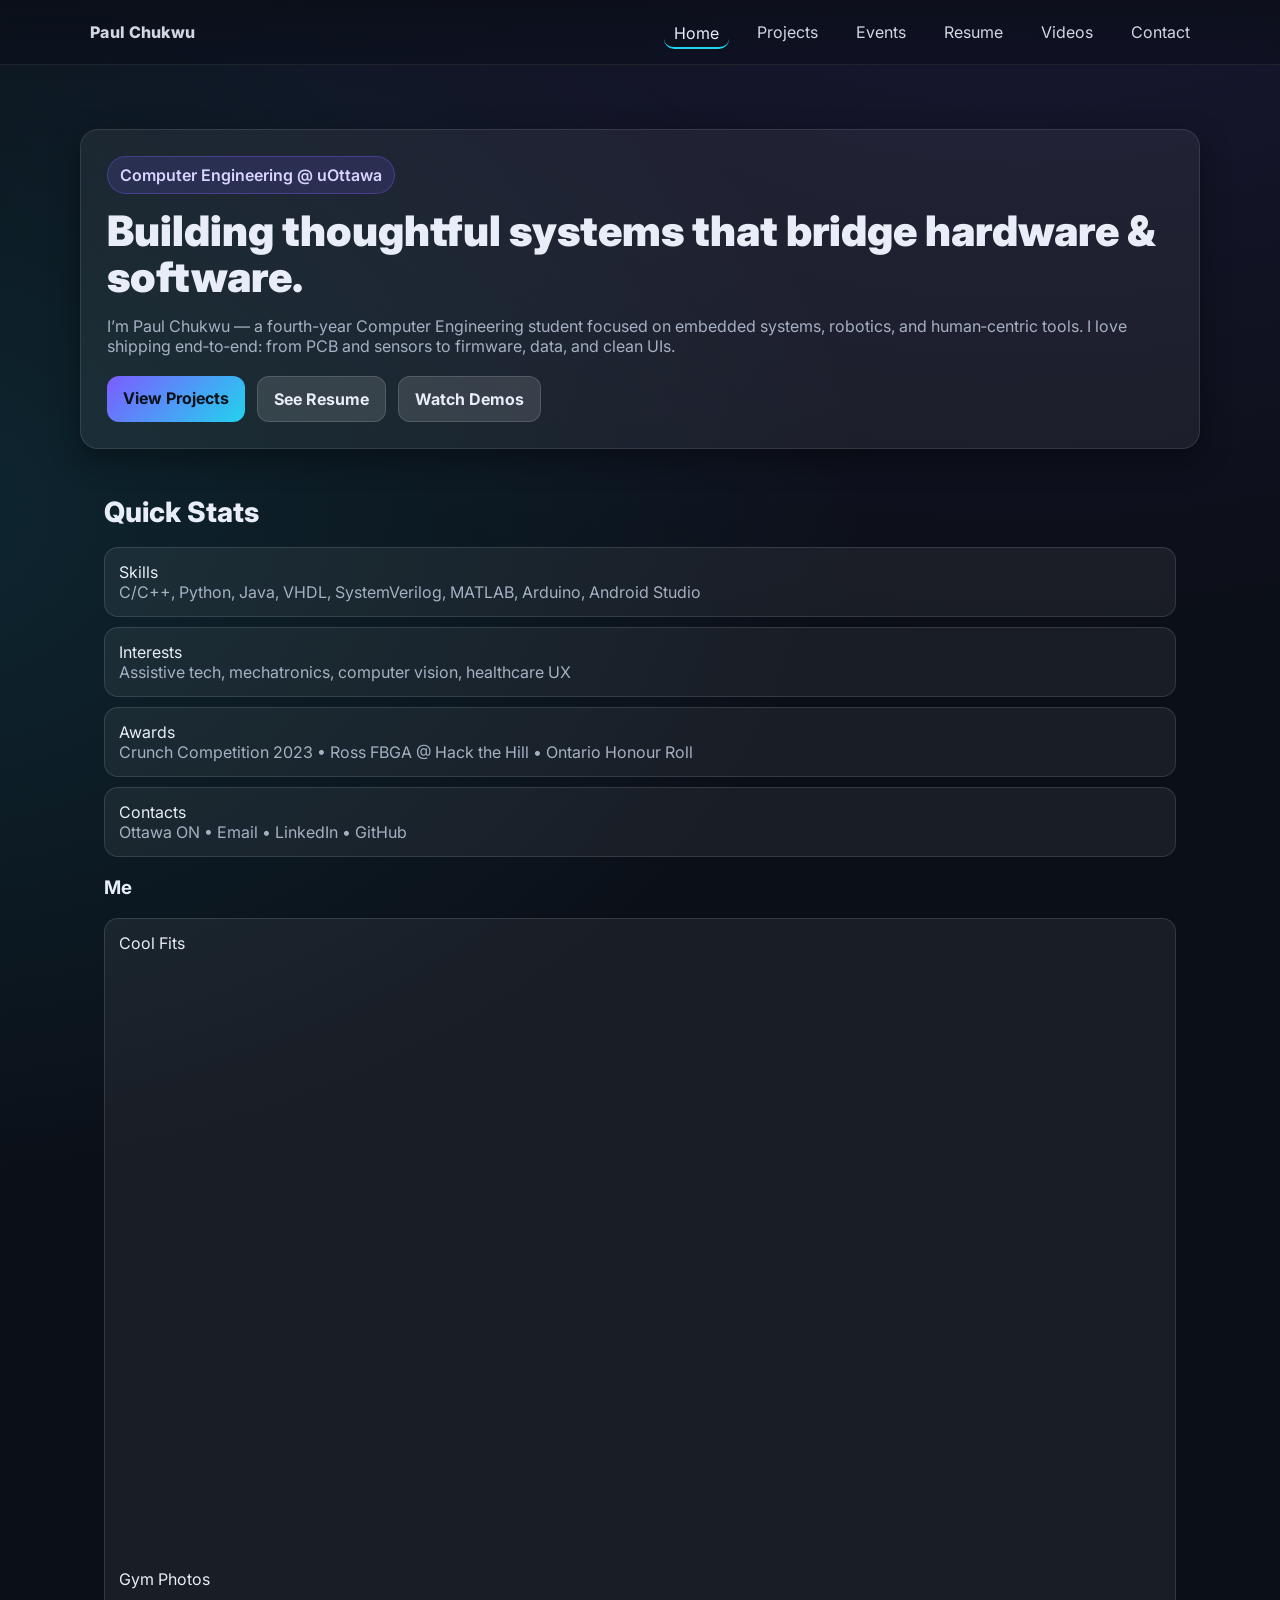
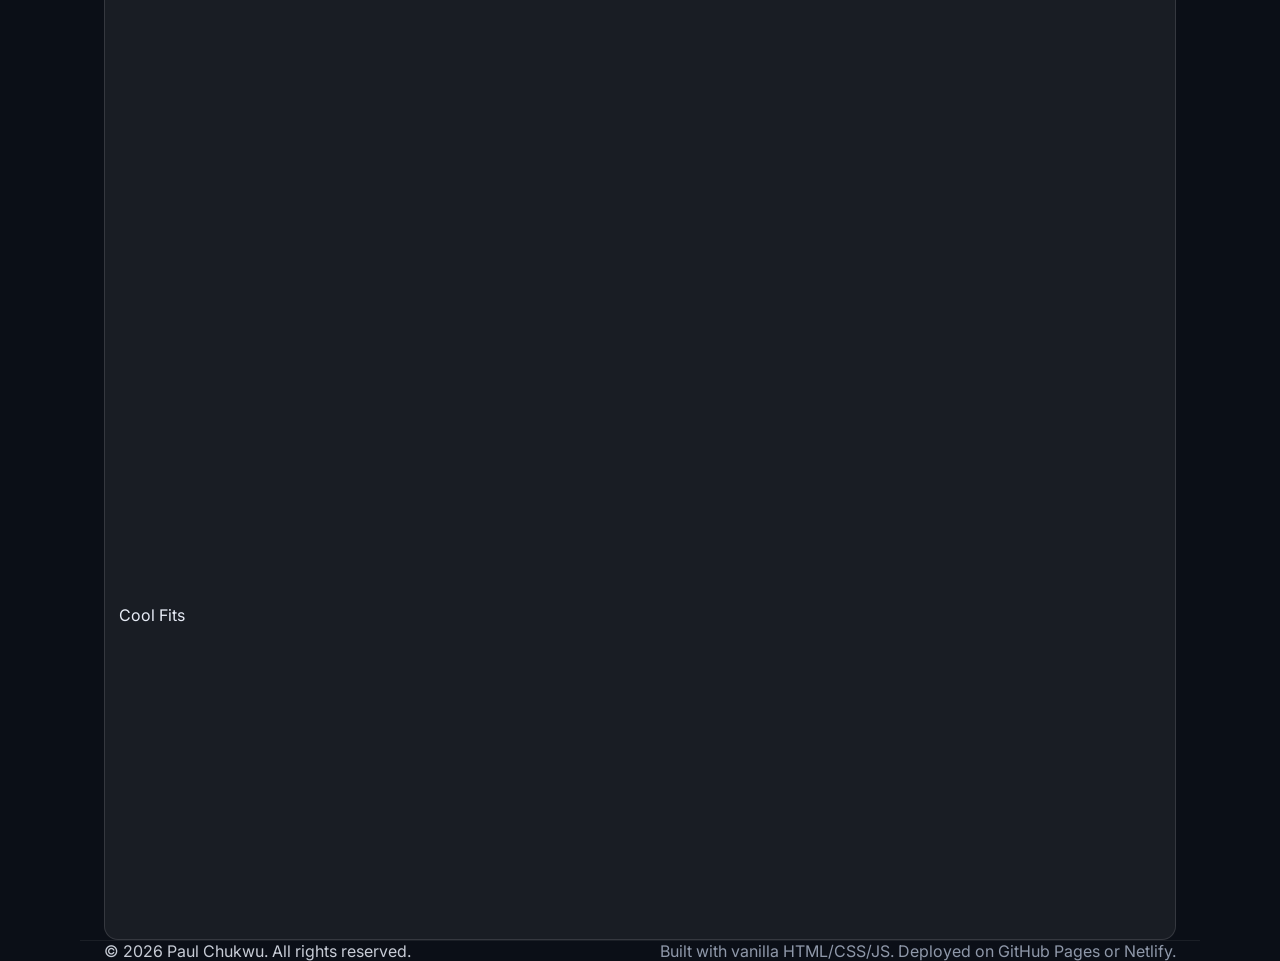
==== index.html @ cbbdbb0c "Add files via upload" ====
<!DOCTYPE html>
<html lang="en">
<head>
  <meta charset="utf-8" />
  <meta name="viewport" content="width=device-width, initial-scale=1" 
/>
  <title>Paul Chukwu — Home</title>
  <meta name="description" content="Portfolio, projects, events, resume, and videos for Paul Chukwu." />
  <link rel="preconnect" href="https://fonts.googleapis.com">
  <link rel="preconnect" href="https://fonts.gstatic.com" crossorigin>
  <link href="https://fonts.googleapis.com/css2?family=Inter:wght@300;400;500;600;700;800;900&display=swap" rel="stylesheet">
  <link rel="stylesheet" href="styles.css">
</head>
<body>
  <nav class="nav">
    <div class="container nav-inner">
<a class="brand" href="index.html" aria-label="Paul Chukwu — Home">
  <img class="logo" src="assets/Logo/PaulsLogo.png" alt="" />
  <span>Paul Chukwu</span>
</a>
      <div class="nav-links">
        <a href="index.html" data-tab="home">Home</a>
        <a href="projects.html" data-tab="projects">Projects</a>
        <a href="events.html" data-tab="events">Events</a>
        <a href="resume.html" data-tab="resume">Resume</a>
        <a href="videos.html" data-tab="videos">Videos</a>
        <a class="cta" href="mailto:paul.chukwu@example.com">Contact</a>
      </div>
    </div>
  </nav>

<header class="hero container">
  <div class="card"><div class="card-inner">
    <span class="pill">Computer Engineering @ uOttawa</span>
    <h1 class="big-title">Building thoughtful systems that bridge hardware & software.</h1>
    <p class="muted">I’m Paul Chukwu — a fourth-year Computer Engineering student focused on embedded systems, robotics, and human‑centric tools. I love shipping end‑to‑end: from PCB and sensors to firmware, data, and clean UIs.</p>
    <div style="display:flex;gap:12px;flex-wrap:wrap;margin-top:20px">
      <a class="btn primary" href="projects.html">View Projects</a>
      <a class="btn" href="resume.html">See Resume</a>
      <a class="btn" href="videos.html">Watch Demos</a>
    </div>
  </div></div>
</header>
<section class="container">
  <h2 class="section-title">Quick Stats</h2>
  <div class="resume-list">
    <div class="resume-item">
      <div class="title" style="font-weight:800"></div>
        <a class="title" href="Skills.html">Skills</a>
      <div class="muted">
        <a class="title" href="Skills.html">C/C++, Python, Java, VHDL, SystemVerilog, MATLAB, Arduino, Android Studio</a> </div>
    </div>
    <div class="resume-item">
      <div class="title" style="font-weight:800"></div>
     <a class="title" href="Skills.html">Interests</a>
      <div class="muted">
        <a class="title" href="Skills.html">Assistive tech, mechatronics, computer vision, healthcare UX</a> </div>
    </div>
    <div class="resume-item">  
     <div class="title" style="font-weight:800"></div>
      <a class="title" href="Skills.html">Awards</a>
      <div class="muted">
        <a class="title" href="Skills.html">Crunch Competition 2023 • Ross FBGA @ Hack the Hill • Ontario Honour Roll</a> </div>
    </div>
    <div class="resume-item">
      <div class="title" style="font-weight:800"></div>
      <a class="title" href="Skills.html">Contacts</a>
      <div class="muted">
        <a class = "title" href="Skills.html">Ottawa ON •</a>  <a href="mailto:paul.chukwu.official@gmail.com">Email</a> • <a href="https://www.linkedin.com/in/paul-chukwu-a49b9a227/" target="_blank" rel="noopener">LinkedIn</a> • <a href="https://github.com/skubzy" target="_blank" rel="noopener">GitHub</a></div></div>
  </div>
</section>
<section class =" container">
  <h3 class="=section-title">Me</h3>

<div class="resume-item">
  <a class="title">Cool Fits</a>
<div class="gym-Container"> 
    <div class="title" style="font-weight:800"></div>
     <img class="gymPhotos" src="assets/Game/ProjectGame1.jpg" alt="" sizes="1px"/>
     <img class="gymPhotos" src="assets/Game/ProjectGame2.jpg" alt="" />
     <img class="gymPhotos" src="assets/Game/ProjectGame3.jpg" alt="" />
     <img class="gymPhotos" src="assets/Game/ProjectGame5.jpg" alt="" />
   
  </div>
  <a class="title">Gym Photos</a>
  <div class="gym-Container"> 
    <div class="title" style="font-weight:800"></div>
     <img class="gymPhotos" src="assets/Gym/Me1.jpg" alt="" sizes="1px"/>
     <img class="gymPhotos" src="assets/Fits/Me2.jpg" alt="" />
     <img class="gymPhotos" src="assets/Gym/Gym5.jpg" alt="" />
     <img class="gymPhotos" src="assets/Gym/Gym9.jpg" alt="" />
     <img class="gymPhotos" src="assets/Gym/Gym7.jpg" alt="" />

  </div>
    <a class="title">Cool Fits</a>
<div class="gym-Container"> 
    <div class="title" style="font-weight:800"></div>
     <img class="gymPhotos" src="assets/Fits/Me3.jpg" alt="" sizes="1px"/>
     <img class="gymPhotos" src="assets/Fits/Me4.jpg" alt="" />
     <img class="gymPhotos" src="assets/Fits/Me5.jpg" alt="" />
   
  </div>
</div>
</section>

  <footer class="container">
    <div style="display:flex;justify-content:space-between;gap:12px;flex-wrap:wrap">
      <div>© <span id="year"></span> Paul Chukwu. All rights reserved.</div>
      <div class="muted">Built with vanilla HTML/CSS/JS. Deployed on GitHub Pages or Netlify.</div>
    </div>
  </footer>
  <script src="script.js"></script>
</body>
</html>
---- styles.css ----
:root{
  --bg:#0b0f17; --panel:rgba(255,255,255,.06); --panel-strong:rgba(255,255,255,.12);
  --text:#e8edf7; --muted:#a6b0c3; --brand:#7c5cff; --brand2:#22d3ee;
  --radius:18px; --blur:10px; --shadow:0 10px 30px rgba(0,0,0,.4);
}
*{box-sizing:border-box}
body{
  margin:0;
  font-family:Inter,system-ui,-apple-system,Segoe UI,Roboto,Arial,Helvetica,sans-serif;
  color:var(--text);
  background:
    radial-gradient(1200px 900px at 80% -10%, rgba(124,92,255,.14), transparent),
    radial-gradient(1000px 700px at -10% 20%, rgba(34,211,238,.12), transparent),
    var(--bg);
}
.container{max-width:1120px;margin-inline:auto;padding:0 24px}
a{color:inherit;text-decoration:none}

/* NAV */
.nav{
  position:sticky;top:0;z-index:40;
  backdrop-filter:saturate(140%) blur(var(--blur));
  background:linear-gradient(180deg, rgba(11,15,23,.85), rgba(11,15,23,.55));
  border-bottom:1px solid rgba(255,255,255,.08);
}
.nav-inner{display:flex;align-items:center;justify-content:space-between;padding:14px 0}
.brand{display:flex;gap:12px;align-items:center;font-weight:800;letter-spacing:.3px}
.logo{
  width:36px;height:36px;border-radius:12px;
  background:linear-gradient(135deg,var(--brand),var(--brand2));
  box-shadow:inset 0 0 20px rgba(255,255,255,.18),0 6px 16px rgba(124,92,255,.35)
}
.nav-links{display:flex;gap:18px;align-items:center}
.nav a{opacity:.9}
.nav a.active{
  opacity:1;
  border-bottom:2px solid var(--brand2);
  padding-bottom:4px;
}

/* Nav tabs hover highlight + focus */
.nav-links a{
  padding:8px 10px;
  border-radius:10px;
  transition:background .18s ease, color .18s ease, transform .18s ease;
}
.nav-links a:hover,
.nav-links a:focus-visible{
  background:rgba(255,255,255,.10);
}

/* LAYOUT */
.hero{padding:64px 0 40px}
.card{
  background:var(--panel);
  border:1px solid rgba(255,255,255,.10);
  border-radius:var(--radius);
  box-shadow:var(--shadow);
  overflow:hidden
}
.card-inner{padding:26px}
.pill{
  display:inline-flex;gap:8px;align-items:center;padding:8px 12px;border-radius:999px;
  background:rgba(124,92,255,.15);border:1px solid rgba(124,92,255,.35);font-weight:600;color:#d9d3ff
}
.big-title{font-size:42px;line-height:1.1;margin:14px 0 10px;font-weight:900}
.muted{color:var(--muted)}
section{scroll-margin-top:80px;padding:30px 0}
.section-title{font-size:28px;margin:6px 0 18px;font-weight:800}
.grid{display:grid;gap:18px}

/* BUTTONS (with hover effects) */
.btn{
  padding:12px 16px;
  border-radius:12px;
  border:1px solid rgba(255,255,255,.14);
  background:var(--panel-strong);
  font-weight:700;
  transition:
    transform .18s ease,
    box-shadow .18s ease,
    backgroun .18s ease,
    border-color .18s ease,
    filter .18s ease;
}
.btn.primary{
  background:linear-gradient(135deg,var(--brand),var(--brand2));
  color:#081018;border:none
}
.btn:hover,
.btn:focus-visible{
  transform:translateY(-2px);
  box-shadow:0 12px 28px rgba(124,92,255,.30);
  border-color:rgba(255,255,255,.25);
}
.btn:not(.primary):hover,
.btn:not(.primary):focus-visible{
  background:rgba(255,255,255,.16);
}
.btn.primary:hover,
.btn.primary:focus-visible{
  filter:saturate(1.12) brightness(1.06);
  box-shadow:0 16px 34px rgba(124,92,255,.38);
}
/* Keyboard focus ring for buttons & tabs */
.btn:focus-visible,
.nav-links a:focus-visible{
  outline:2px solid var(--brand2);
  outline-offset:2px;
}

/* Optional: group hover for button strips */
.btn-strip{
  border-radius:14px;
  transition:background .18s ease, box-shadow .18s ease, padding .18s ease;
  padding:0;
}
.btn-strip:hover{
  background:rgba(255,255,255,.06);
  box-shadow:inset 0 0 0 1px rgba(255,255,255,.10);
  padding:8px;
}
.btn-strip:hover .btn{ transform:translateY(-1px); }

/* PROJECTS */
.project-grid{grid-template-columns:repeat(3,minmax(0,1fr))}
.project .media{
  aspect-ratio:16/10;
  background:linear-gradient(135deg, rgba(124,92,255,.25), rgba(34,211,238,.22));
  border-bottom:1px solid rgba(255,255,255,.08)
}
.tag{
  font-size:12px;padding:6px 10px;border-radius:999px;
  background:rgba(255,255,255,.08);border:1px solid rgba(255,255,255,.10);margin-right:8px
}

/* EVENTS (timeline) */
.timeline{position:relative;padding-left:20px}
.timeline:before{
  content:"";position:absolute;left:8px;top:0;bottom:0;width:2px;background:rgba(255,255,255,.12)
}
.event{position:relative;margin:14px 0;padding-left:18px}
.event:before{
  content:"";position:absolute;left:-2px;top:10px;width:12px;height:12px;border-radius:50%;
  background:linear-gradient(135deg,var(--brand),var(--brand2));
  box-shadow:0 0 0 4px rgba(124,92,255,.12)
}
.event .when{font-size:12px;color:var(--muted);font-weight:600}

/* RESUME */
.two-col{display:grid;grid-template-columns:1.2fr .8fr;gap:18px}
.resume-list{display:grid;gap:10px}
.resume-item{
  padding:14px;border-radius:14px;background:var(--panel);border:1px solid rgba(255,255,255,.12)
}


/* VIDEO */
.video-wrap{
  position:relative;aspect-ratio:16/9;border-radius:16px;overflow:hidden;border:1px solid rgba(255,255,255,.12)
}
.video-wrap iframe{width:100%;height:100%;border:0}

/* FOOTER */
footer{opacity:.85;padding:28px 0;border-top:1px solid rgba(255,255,255,.08)}

/* RESPONSIVE */
@media (max-width:980px){
  .two-col{grid-template-columns:1fr}
  .project-grid{grid-template-columns:repeat(2,minmax(0,1fr))}
  .big-title{font-size:36px}
}
@media (max-width:640px){
  .project-grid{grid-template-columns:1fr}
  .big-title{font-size:32px}
}
/* === Skills page padding tweaks === */
.skills-page .card-inner { padding: 40px; }            /* was 26px */
.skills-page .resume-item { padding: 1px; }
.skills-page .resume-item { padding-top: 10px; } 
.skills-page .resume-item { padding-bottom: 15px; }            /* was 14px */
.skills-page .section-title { padding-top: 10px; }       /* add space above title */
.skills-page section { padding: 40px 0; }               /* top/bottom for each section */
.skills-page .btn-strip { padding: 12px; }              /* the button group under hero */
.skills-page .muted { padding: 4px 0; }   

.skills-page #interests .card-inner { padding: 28px;  }
.skills-page #skills .resume-item{ padding-left: 15px; }
.skills-page #skills .card-inner { padding: 28px;  }
.skills-page #interests .resume-item{ padding: 2px; font-size: 40px;  }
.skills-page #interests .resume-list{ padding: 28px; font-size: 50px;  }
.skills-page #interests .resume-list{ padding: 28px; font-size: 50px;  }
.skills-page #skills .muted{ padding-top: 15px; }
.skills-page #awards .resume-item{ padding-left:  15px; }
.skills-page #awards .resume-item{ padding-top:  15px; }
.skills-page #contact .card-inner { padding: 18px;  }
.skills-page #contact .resume-item{ padding:  15px; }



.flex-container {
  display: flex;
  flex-wrap: wrap; /* Allows items to wrap to new lines */
  justify-content: space-around; /* Distributes space around items */
  align-items: flex-start; /* Aligns items at the start of the cross axis */
}

.flex-item {
  flex: 1 1 200px; /* shorthand for flex-grow, flex-shrink, flex-basis */
  /* This means items can grow, shrink, and have a preferred width of 200px */
  padding: 15px;
  margin: 10px;
  background-color: lightblue;
  text-align: center;
}
.project-card {
  display: block;          /* makes the whole card clickable */
  text-decoration: none;   /* optional: remove underline */
  cursor: pointer;
}
/* Header layout already looks good; just style the brand/logo */
.brand {
  display: inline-flex;
  align-items: center;
  gap: 10px;
  text-decoration: none;     /* remove underline on the brand link */
  color: inherit;            /* keep your current text color */
}

.logo {
  height: 32px;              /* adjust as needed (24–48px is common) */
  width: auto;
  display: block;
}

/* Optional: shrink on very small screens */
@media (max-width: 420px) {
  .logo { height: 28px; }
  .brand span { font-size: 0.95rem; font-weight: 700; }
}
.gymPhotos {
  height: 300px;              /* adjust as needed (24–48px is common) */
  width: auto;
  display: block;
}

/* Optional: shrink on very small screens */
@media (max-width: 100px) {
  .gymPhotos { height: 30px; }
  .brand span { font-size: 1rem; font-weight: 100; }
}
.gym-Container{
  display: flex;
  justify-content: flex-start;
  flex-wrap: wrap;            /* allow items to wrap instead of overflowing */
  gap: 16px;
  width: 100%;                /* stay within the parent width */
  min-width: 0;               /* important for flex children to shrink */
}

/* Children: allow shrinking and set a base size */
.gym-Container > * {
  flex: 1 1 300px;            /* grows, shrinks, preferred width */
  min-width: 0;               /* prevents overflow from long content */
}

/* Hide any `.title` that has no text/content */
.resume-item .title:empty { display: none; }

/* Also kill default margins so anchors/divs with .title don’t add spacing */
.resume-item .title { margin: 0; }
/* Thumbnail container */
.media {
  aspect-ratio: 16 / 9;     /* consistent card height */
  width: 100%;
  overflow: hidden;
  border-radius: 10px;
  background: #0c0c0c;      /* fallback while loading */
}

/* Image fills and crops nicely */
.project-img {
  width: 100%;
  height: 100%;
  display: block;
  object-fit: cover;
  object-position: center;
  transition: transform .25s ease;
}

/* subtle hover polish (optional) */
.card.project:hover .project-img { transform: scale(1.02); }
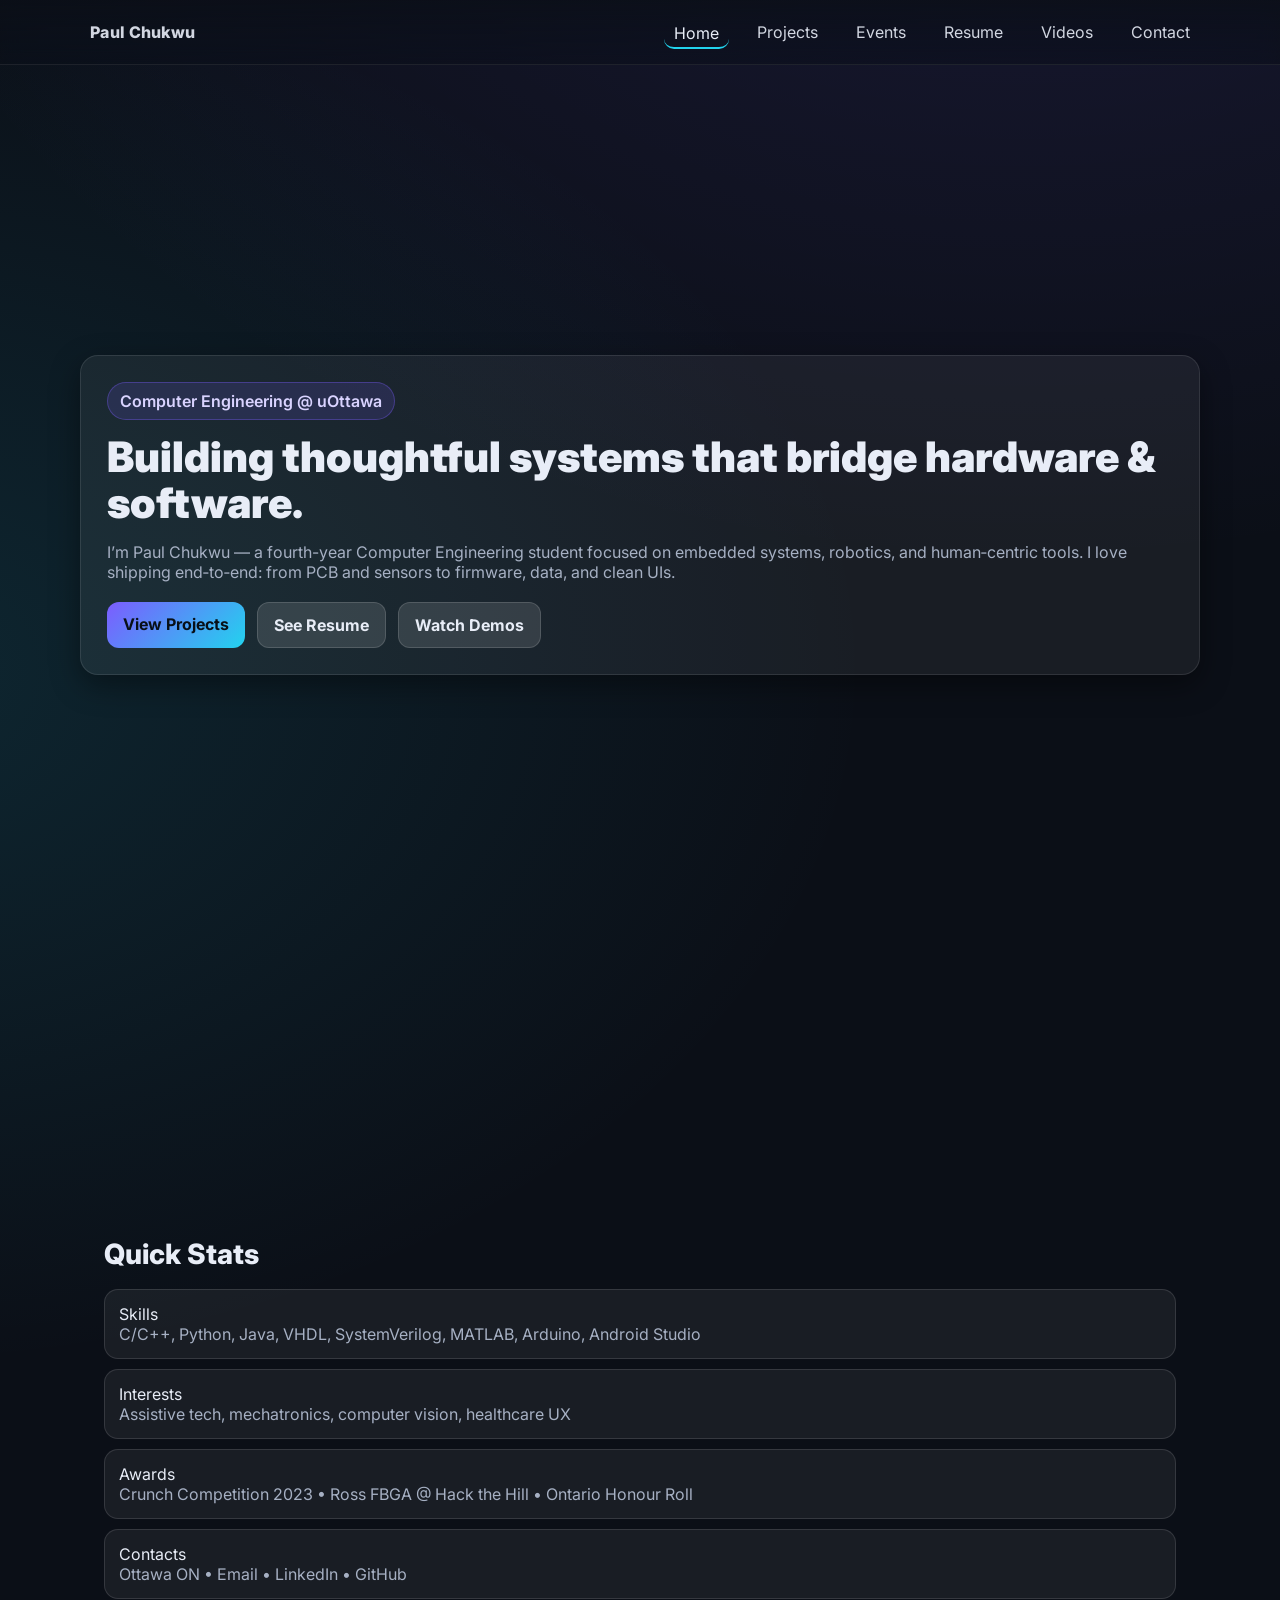
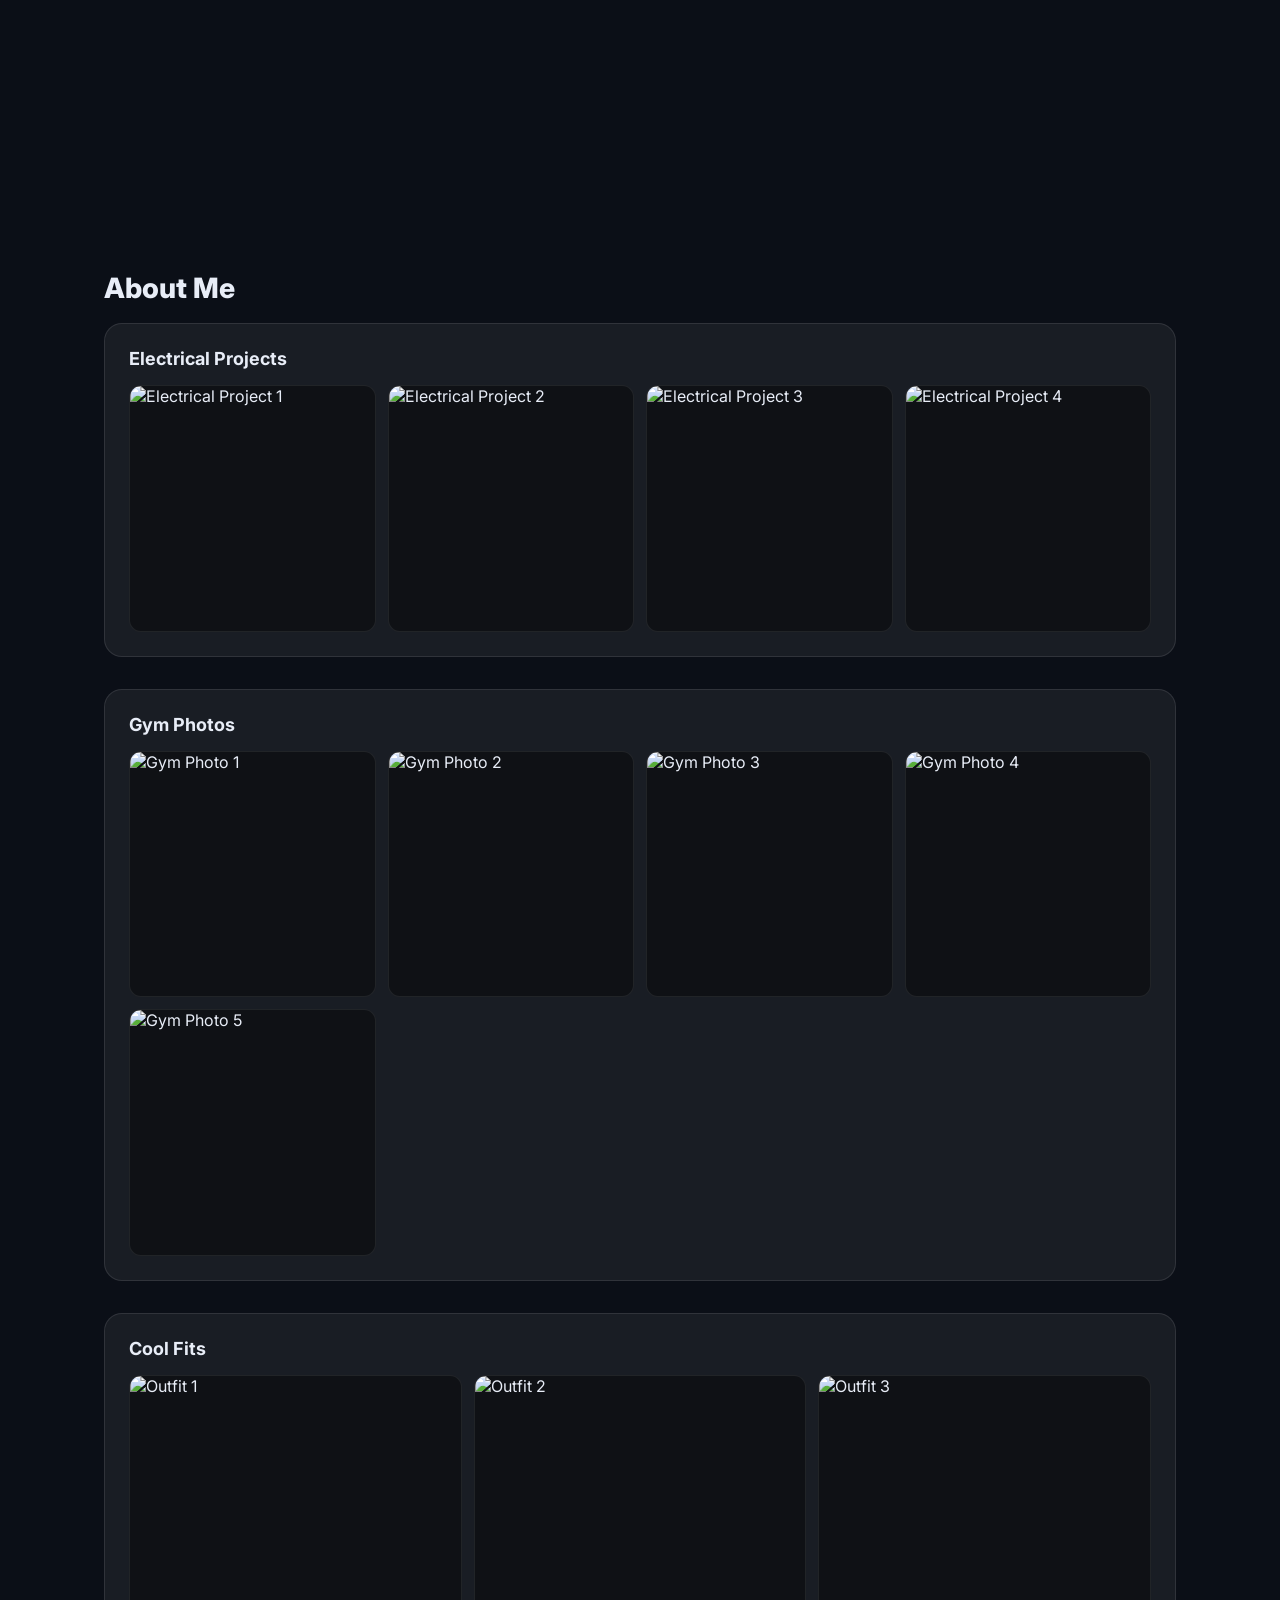
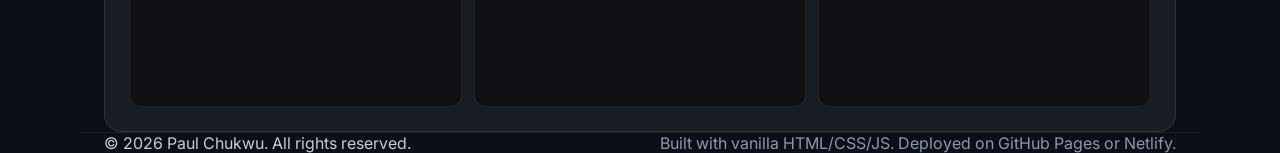
==== commit 631af17a: "Add files via upload" ====
--- a/index.html
+++ b/index.html
@@ -69,38 +69,63 @@
         <a class = "title" href="Skills.html">Ottawa ON •</a>  <a href="mailto:paul.chukwu.official@gmail.com">Email</a> • <a href="https://www.linkedin.com/in/paul-chukwu-a49b9a227/" target="_blank" rel="noopener">LinkedIn</a> • <a href="https://github.com/skubzy" target="_blank" rel="noopener">GitHub</a></div></div>
   </div>
 </section>
-<section class =" container">
-  <h3 class="=section-title">Me</h3>
+<section class="container">
+  <h2 class="section-title">About Me</h2>
+  <div class="gallery-grid">
+    <div class="gallery-section">
+      <h3 class="gallery-title">Electrical Projects</h3>
+      <div class="photo-grid">
+        <div class="photo-item">
+          <img src="assets/Game/ProjectGame1.jpg" alt="Electrical Project 1" />
+        </div>
+        <div class="photo-item">
+          <img src="assets/Game/ProjectGame2.jpg" alt="Electrical Project 2" />
+        </div>
+        <div class="photo-item">
+          <img src="assets/Game/ProjectGame3.jpg" alt="Electrical Project 3" />
+        </div>
+        <div class="photo-item">
+          <img src="assets/Game/ProjectGame5.jpg" alt="Electrical Project 4" />
+        </div>
+      </div>
+    </div>
 
-<div class="resume-item">
-  <a class="title">Cool Fits</a>
-<div class="gym-Container"> 
-    <div class="title" style="font-weight:800"></div>
-     <img class="gymPhotos" src="assets/Game/ProjectGame1.jpg" alt="" sizes="1px"/>
-     <img class="gymPhotos" src="assets/Game/ProjectGame2.jpg" alt="" />
-     <img class="gymPhotos" src="assets/Game/ProjectGame3.jpg" alt="" />
-     <img class="gymPhotos" src="assets/Game/ProjectGame5.jpg" alt="" />
-   
+    <div class="gallery-section">
+      <h3 class="gallery-title">Gym Photos</h3>
+      <div class="photo-grid">
+        <div class="photo-item">
+          <img src="assets/Gym/Me1.jpg" alt="Gym Photo 1" />
+        </div>
+        <div class="photo-item">
+          <img src="assets/Fits/Me2.jpg" alt="Gym Photo 2" />
+        </div>
+        <div class="photo-item">
+          <img src="assets/Gym/Gym5.jpg" alt="Gym Photo 3" />
+        </div>
+        <div class="photo-item">
+          <img src="assets/Gym/Gym9.jpg" alt="Gym Photo 4" />
+        </div>
+        <div class="photo-item">
+          <img src="assets/Gym/Gym7.jpg" alt="Gym Photo 5" />
+        </div>
+      </div>
+    </div>
+
+    <div class="gallery-section">
+      <h3 class="gallery-title">Cool Fits</h3>
+      <div class="photo-grid">
+        <div class="photo-item">
+          <img src="assets/Fits/Me3.jpg" alt="Outfit 1" />
+        </div>
+        <div class="photo-item">
+          <img src="assets/Fits/Me4.jpg" alt="Outfit 2" />
+        </div>
+        <div class="photo-item">
+          <img src="assets/Fits/Me5.jpg" alt="Outfit 3" />
+        </div>
+      </div>
+    </div>
   </div>
-  <a class="title">Gym Photos</a>
-  <div class="gym-Container"> 
-    <div class="title" style="font-weight:800"></div>
-     <img class="gymPhotos" src="assets/Gym/Me1.jpg" alt="" sizes="1px"/>
-     <img class="gymPhotos" src="assets/Fits/Me2.jpg" alt="" />
-     <img class="gymPhotos" src="assets/Gym/Gym5.jpg" alt="" />
-     <img class="gymPhotos" src="assets/Gym/Gym9.jpg" alt="" />
-     <img class="gymPhotos" src="assets/Gym/Gym7.jpg" alt="" />
-
-  </div>
-    <a class="title">Cool Fits</a>
-<div class="gym-Container"> 
-    <div class="title" style="font-weight:800"></div>
-     <img class="gymPhotos" src="assets/Fits/Me3.jpg" alt="" sizes="1px"/>
-     <img class="gymPhotos" src="assets/Fits/Me4.jpg" alt="" />
-     <img class="gymPhotos" src="assets/Fits/Me5.jpg" alt="" />
-   
-  </div>
-</div>
 </section>
 
   <footer class="container">
--- a/styles.css
+++ b/styles.css
@@ -51,7 +51,13 @@
 }
 
 /* LAYOUT */
-.hero{padding:64px 0 40px}
+.hero{
+  min-height:100vh;
+  display:flex;
+  align-items:center;
+  justify-content:center;
+  padding:80px 0;
+}
 .card{
   background:var(--panel);
   border:1px solid rgba(255,255,255,.10);
@@ -66,7 +72,14 @@
 }
 .big-title{font-size:42px;line-height:1.1;margin:14px 0 10px;font-weight:900}
 .muted{color:var(--muted)}
-section{scroll-margin-top:80px;padding:30px 0}
+section{
+  scroll-margin-top:80px;
+  min-height:100vh;
+  display:flex;
+  flex-direction:column;
+  justify-content:center;
+  padding:80px 0;
+}
 .section-title{font-size:28px;margin:6px 0 18px;font-weight:800}
 .grid{display:grid;gap:18px}
 
@@ -124,15 +137,69 @@
 .btn-strip:hover .btn{ transform:translateY(-1px); }
 
 /* PROJECTS */
-.project-grid{grid-template-columns:repeat(3,minmax(0,1fr))}
-.project .media{
-  aspect-ratio:16/10;
-  background:linear-gradient(135deg, rgba(124,92,255,.25), rgba(34,211,238,.22));
-  border-bottom:1px solid rgba(255,255,255,.08)
-}
-.tag{
-  font-size:12px;padding:6px 10px;border-radius:999px;
-  background:rgba(255,255,255,.08);border:1px solid rgba(255,255,255,.10);margin-right:8px
+.projects-section {
+  display: flex;
+  flex-direction: column;
+  justify-content: center;
+  min-height: 100vh;
+  padding: 80px 0;
+  scroll-margin-top: 80px;
+}
+
+.projects-header {
+  margin-bottom: 40px;
+}
+
+.filter-controls {
+  display: flex;
+  gap: 12px;
+  flex-wrap: wrap;
+  margin-bottom: 48px;
+}
+
+.project-grid {
+  grid-template-columns: repeat(3, minmax(0, 1fr));
+  gap: 24px;
+}
+
+.project {
+  transition: all 0.3s ease;
+  display: flex;
+  flex-direction: column;
+  height: 100%;
+}
+
+.project:hover {
+  transform: translateY(-4px);
+  border-color: rgba(255, 255, 255, 0.20);
+  background: var(--panel-strong);
+}
+
+.project .media {
+  aspect-ratio: 16/10;
+  background: linear-gradient(135deg, rgba(124,92,255,.25), rgba(34,211,238,.22));
+  border-bottom: 1px solid rgba(255,255,255,.08);
+  flex-shrink: 0;
+}
+
+.project .body {
+  flex-grow: 1;
+  display: flex;
+  flex-direction: column;
+}
+
+.project .body .muted {
+  flex-grow: 1;
+}
+
+.tag {
+  font-size: 11px;
+  padding: 6px 10px;
+  border-radius: 999px;
+  background: rgba(255,255,255,.08);
+  border: 1px solid rgba(255,255,255,.10);
+  margin-right: 8px;
+  white-space: nowrap;
 }
 
 /* EVENTS (timeline) */
@@ -163,17 +230,23 @@
 .video-wrap iframe{width:100%;height:100%;border:0}
 
 /* FOOTER */
-footer{opacity:.85;padding:28px 0;border-top:1px solid rgba(255,255,255,.08)}
+footer{
+  opacity:.85;
+  padding:28px 0;
+  border-top:1px solid rgba(255,255,255,.08)
+}
 
 /* RESPONSIVE */
 @media (max-width:980px){
   .two-col{grid-template-columns:1fr}
-  .project-grid{grid-template-columns:repeat(2,minmax(0,1fr))}
+  .project-grid{grid-template-columns:repeat(2,minmax(0,1fr));gap:20px}
   .big-title{font-size:36px}
 }
 @media (max-width:640px){
-  .project-grid{grid-template-columns:1fr}
+  .project-grid{grid-template-columns:1fr;gap:16px}
   .big-title{font-size:32px}
+  .projects-section { padding: 60px 0; }
+  .filter-controls { margin-bottom: 32px; }
 }
 /* === Skills page padding tweaks === */
 .skills-page .card-inner { padding: 40px; }            /* was 26px */
@@ -265,10 +338,66 @@
   min-width: 0;               /* prevents overflow from long content */
 }
 
+/* === GALLERY SECTION (About Me) === */
+.gallery-grid {
+  display: grid;
+  gap: 32px;
+  width: 100%;
+}
+
+.gallery-section {
+  background: var(--panel);
+  border: 1px solid rgba(255, 255, 255, 0.10);
+  border-radius: var(--radius);
+  padding: 24px;
+  transition: all 0.3s ease;
+}
+
+.gallery-section:hover {
+  background: var(--panel-strong);
+  border-color: rgba(255, 255, 255, 0.15);
+}
+
+.gallery-title {
+  font-size: 18px;
+  font-weight: 700;
+  margin: 0 0 16px 0;
+  color: var(--text);
+}
+
+.photo-grid {
+  display: grid;
+  grid-template-columns: repeat(auto-fit, minmax(200px, 1fr));
+  gap: 12px;
+  width: 100%;
+}
+
+.photo-item {
+  position: relative;
+  aspect-ratio: 1 / 1;
+  overflow: hidden;
+  border-radius: 12px;
+  background: rgba(0, 0, 0, 0.4);
+  border: 1px solid rgba(255, 255, 255, 0.08);
+}
+
+.photo-item img {
+  width: 100%;
+  height: 100%;
+  object-fit: cover;
+  object-position: center;
+  display: block;
+  transition: transform 0.3s ease;
+}
+
+.photo-item:hover img {
+  transform: scale(1.05);
+}
+
 /* Hide any `.title` that has no text/content */
 .resume-item .title:empty { display: none; }
 
-/* Also kill default margins so anchors/divs with .title don’t add spacing */
+/* Also kill default margins so anchors/divs with .title don't add spacing */
 .resume-item .title { margin: 0; }
 /* Thumbnail container */
 .media {
@@ -291,3 +420,233 @@
 
 /* subtle hover polish (optional) */
 .card.project:hover .project-img { transform: scale(1.02); }
+
+/* === PROJECT DETAIL PAGE STYLES === */
+.project-header {
+  margin-bottom: 24px;
+}
+
+.project-header h1 {
+  margin-bottom: 12px;
+}
+
+.feature-list {
+  list-style: none;
+  padding: 0;
+  margin: 12px 0;
+}
+
+.feature-list li {
+  padding: 8px 0;
+  padding-left: 24px;
+  position: relative;
+  color: var(--text);
+}
+
+.feature-list li:before {
+  content: "→";
+  position: absolute;
+  left: 0;
+  color: var(--brand2);
+  font-weight: bold;
+}
+
+.tech-stack {
+  display: grid;
+  grid-template-columns: repeat(auto-fit, minmax(160px, 1fr));
+  gap: 16px;
+  margin: 16px 0;
+}
+
+.tech-item {
+  padding: 16px;
+  background: rgba(255, 255, 255, 0.04);
+  border: 1px solid rgba(255, 255, 255, 0.08);
+  border-radius: 10px;
+  text-align: center;
+}
+
+.tech-item strong {
+  display: block;
+  margin-bottom: 8px;
+  color: var(--brand2);
+}
+
+.challenge-item {
+  margin-bottom: 8px;
+}
+
+.challenge-item h4 {
+  margin: 0 0 8px 0;
+  color: var(--text);
+  font-size: 16px;
+}
+
+.results-grid {
+  display: grid;
+  grid-template-columns: repeat(auto-fit, minmax(140px, 1fr));
+  gap: 20px;
+  margin: 16px 0;
+}
+
+.result-item {
+  text-align: center;
+  padding: 20px;
+  background: linear-gradient(135deg, rgba(124,92,255,.08), rgba(34,211,238,.08));
+  border: 1px solid rgba(255, 255, 255, 0.08);
+  border-radius: 12px;
+  transition: all 0.3s ease;
+}
+
+.result-item:hover {
+  background: linear-gradient(135deg, rgba(124,92,255,.15), rgba(34,211,238,.15));
+  border-color: rgba(255, 255, 255, 0.12);
+}
+
+.result-number {
+  font-size: 28px;
+  font-weight: 900;
+  background: linear-gradient(135deg, var(--brand), var(--brand2));
+  -webkit-background-clip: text;
+  -webkit-text-fill-color: transparent;
+  background-clip: text;
+  margin-bottom: 8px;
+}
+
+.result-label {
+  font-size: 12px;
+  color: var(--muted);
+  font-weight: 600;
+  text-transform: uppercase;
+  letter-spacing: 0.5px;
+}
+
+/* === IMAGE MODAL === */
+.modal {
+  display: none;
+  position: fixed;
+  z-index: 1000;
+  left: 0;
+  top: 0;
+  width: 100%;
+  height: 100%;
+  background: rgba(11, 15, 23, 0.95);
+  -webkit-backdrop-filter: blur(4px);
+  backdrop-filter: blur(4px);
+  animation: fadeIn 0.2s ease;
+}
+
+@keyframes fadeIn {
+  from { opacity: 0; }
+  to { opacity: 1; }
+}
+
+.modal-content {
+  margin: auto;
+  display: block;
+  width: 90%;
+  max-width: 900px;
+  max-height: 85vh;
+  object-fit: contain;
+  position: absolute;
+  top: 50%;
+  left: 50%;
+  transform: translate(-50%, -50%);
+  border-radius: 12px;
+  box-shadow: 0 20px 60px rgba(0,0,0,0.6);
+  animation: zoomIn 0.3s ease;
+}
+
+@keyframes zoomIn {
+  from {
+    transform: translate(-50%, -50%) scale(0.9);
+    opacity: 0;
+  }
+  to {
+    transform: translate(-50%, -50%) scale(1);
+    opacity: 1;
+  }
+}
+
+#caption {
+  margin: auto;
+  display: block;
+  width: 90%;
+  max-width: 900px;
+  text-align: center;
+  color: var(--muted);
+  padding: 16px;
+  position: absolute;
+  bottom: 20px;
+  left: 50%;
+  transform: translateX(-50%);
+}
+
+.modal-close {
+  position: absolute;
+  top: 20px;
+  right: 32px;
+  color: var(--text);
+  font-size: 40px;
+  font-weight: bold;
+  cursor: pointer;
+  transition: color 0.2s ease;
+  z-index: 1001;
+}
+
+.modal-close:hover,
+.modal-close:focus {
+  color: var(--brand2);
+}
+
+.photo-item.clickable img {
+  cursor: pointer;
+  transition: all 0.3s ease;
+}
+
+.photo-item.clickable:hover img {
+  transform: scale(1.08);
+  box-shadow: 0 10px 30px rgba(124,92,255,0.3);
+}
+
+/* === VIDEO GALLERY === */
+.video-gallery {
+  display: grid;
+  grid-template-columns: repeat(auto-fit, minmax(300px, 1fr));
+  gap: 20px;
+  width: 100%;
+}
+
+.video-item {
+  position: relative;
+  overflow: hidden;
+  border-radius: 12px;
+  background: rgba(0, 0, 0, 0.4);
+  border: 1px solid rgba(255, 255, 255, 0.08);
+  transition: all 0.3s ease;
+}
+
+.video-item:hover {
+  border-color: rgba(255, 255, 255, 0.15);
+  background: rgba(0, 0, 0, 0.6);
+}
+
+.video-item video {
+  width: 100%;
+  height: auto;
+  display: block;
+}
+
+/* === LOADING SPINNER === */
+.loading-spinner {
+  text-align: center;
+  padding: 40px 20px;
+  color: var(--muted);
+  font-weight: 500;
+  animation: pulse 1.5s ease-in-out infinite;
+}
+
+@keyframes pulse {
+  0%, 100% { opacity: 0.6; }
+  50% { opacity: 1; }
+}
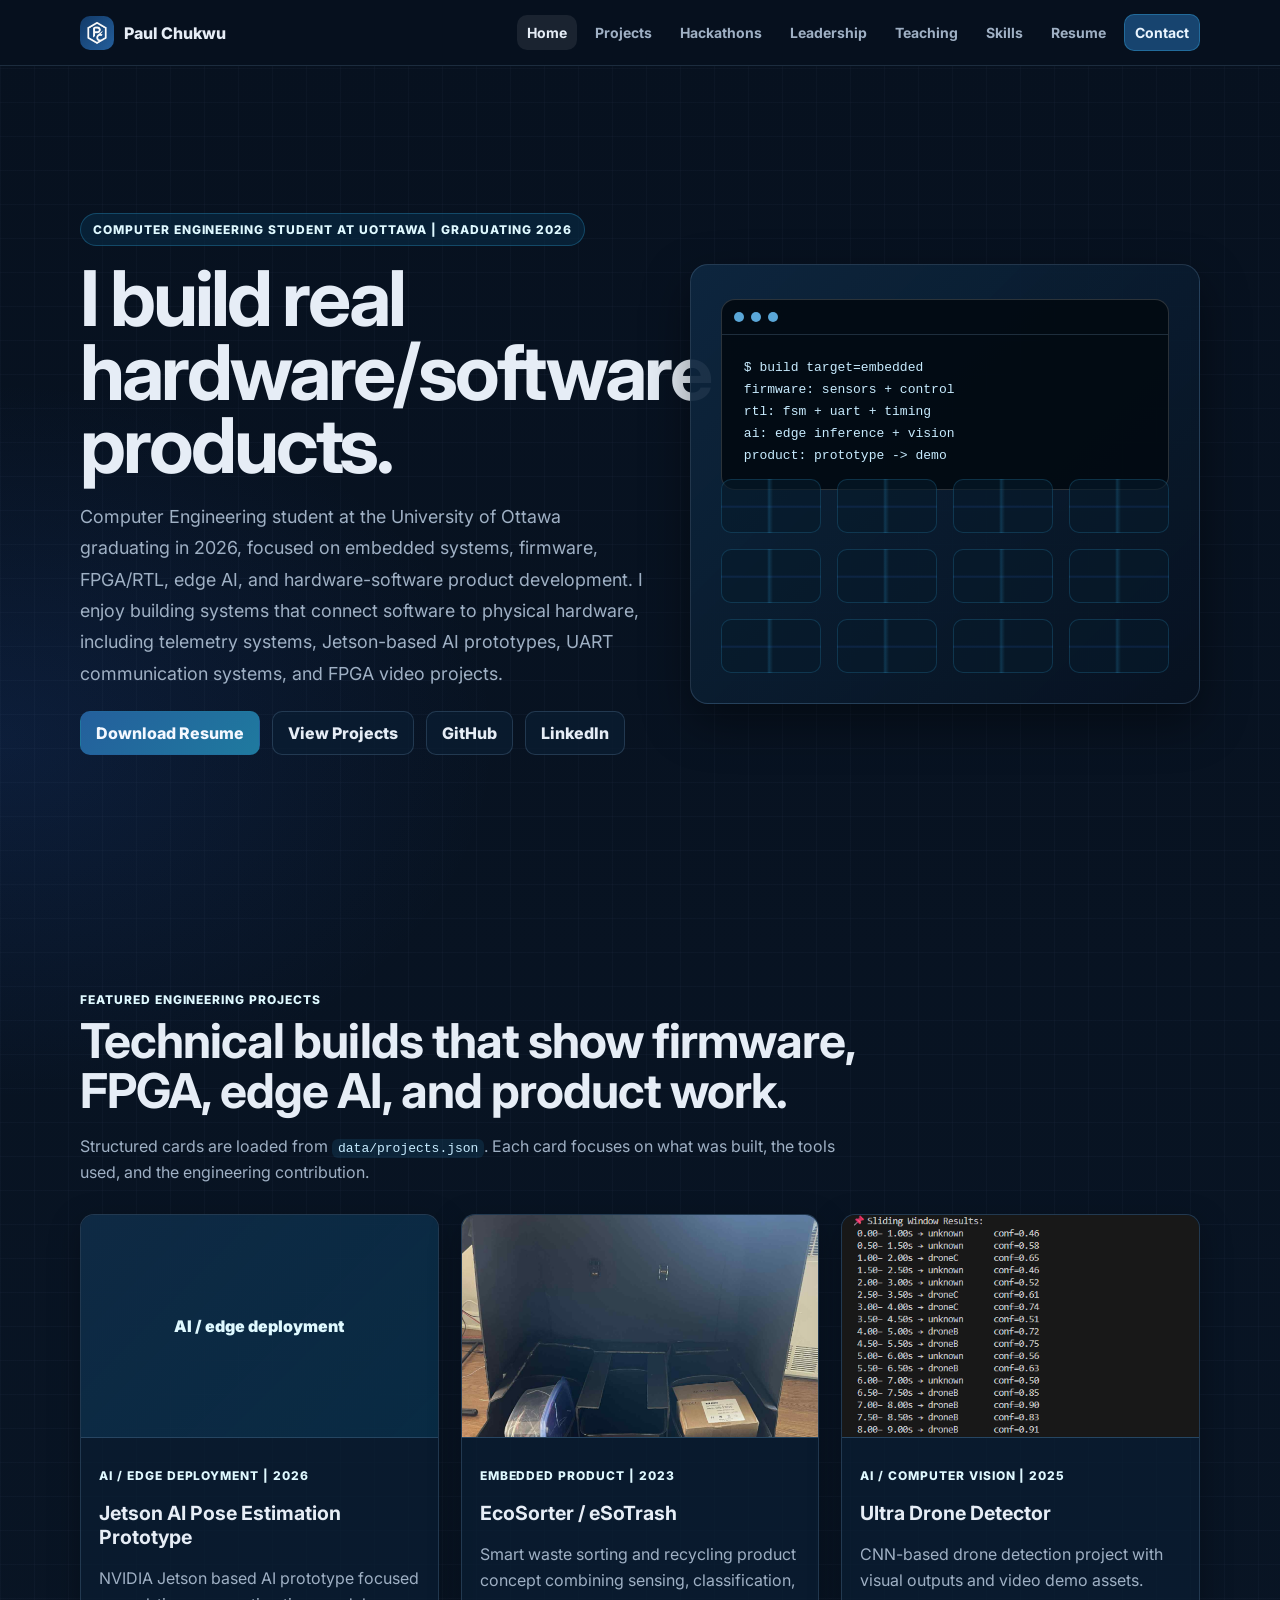
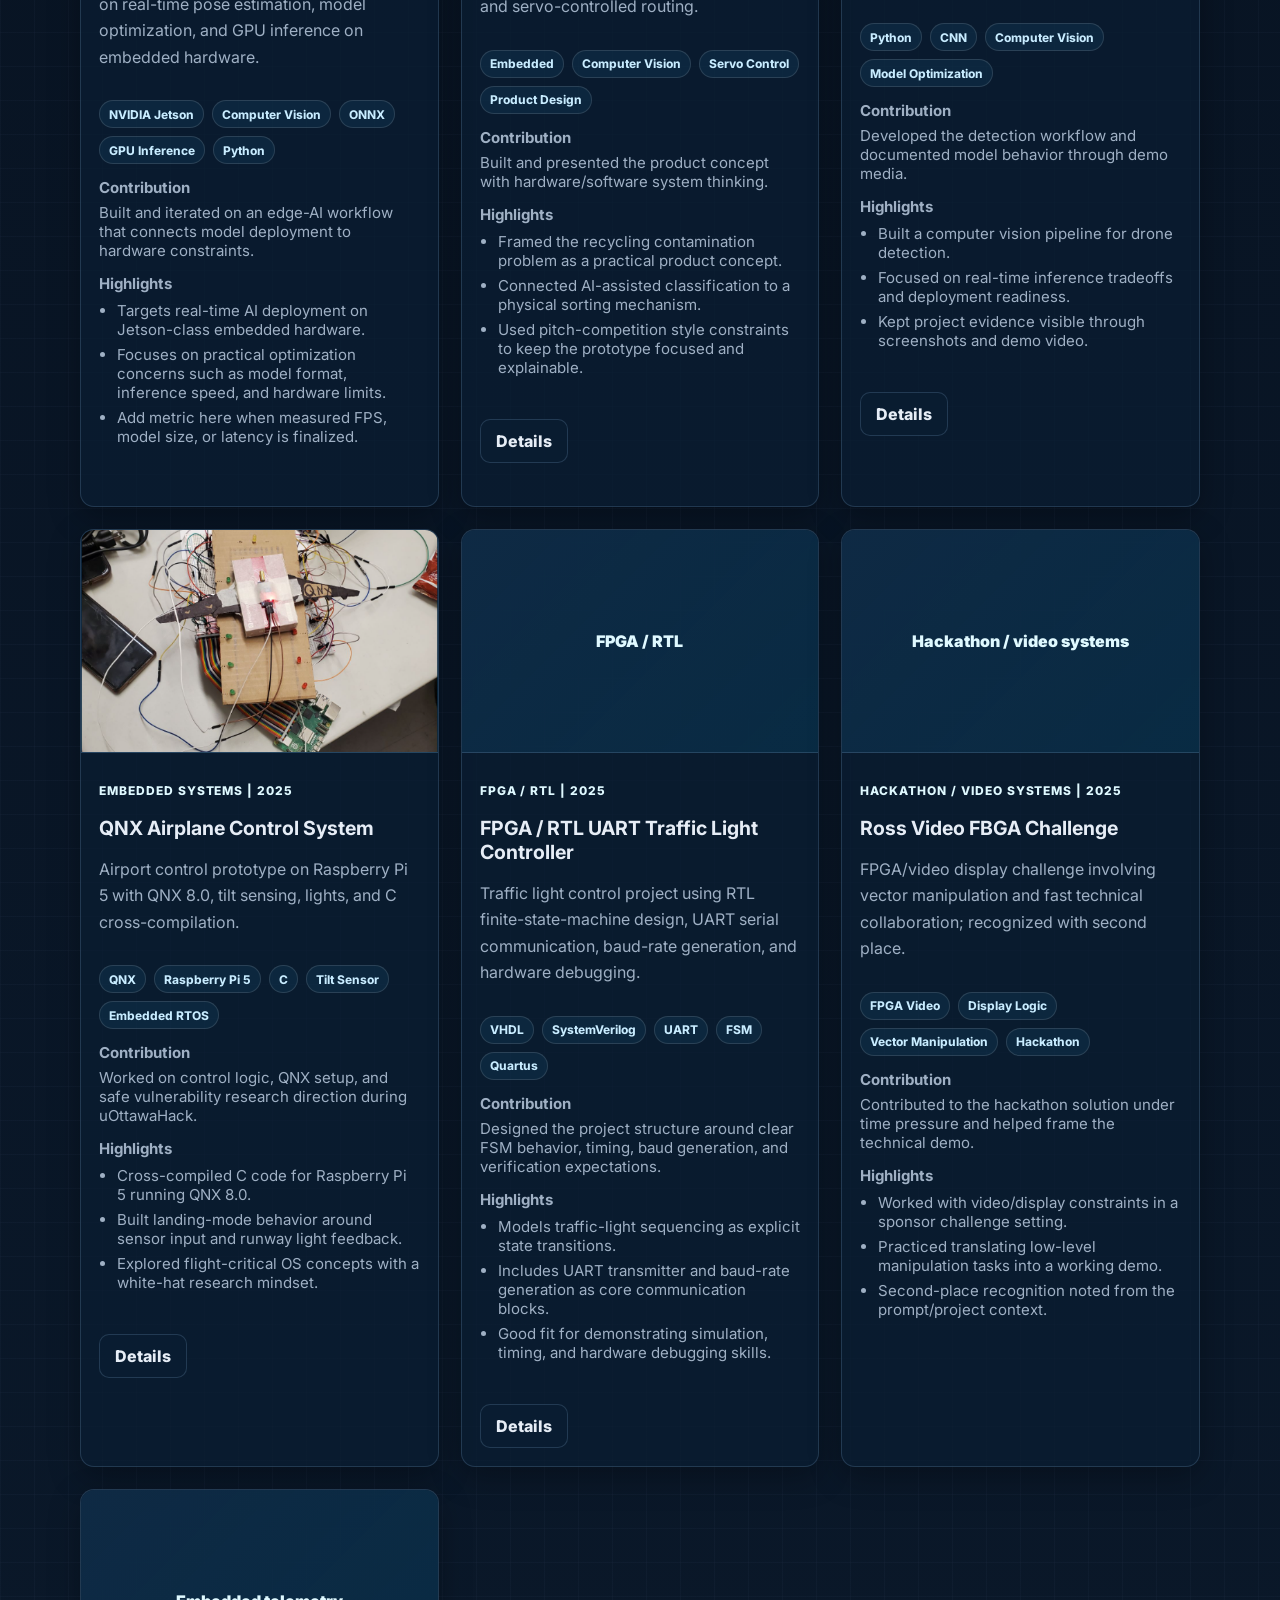
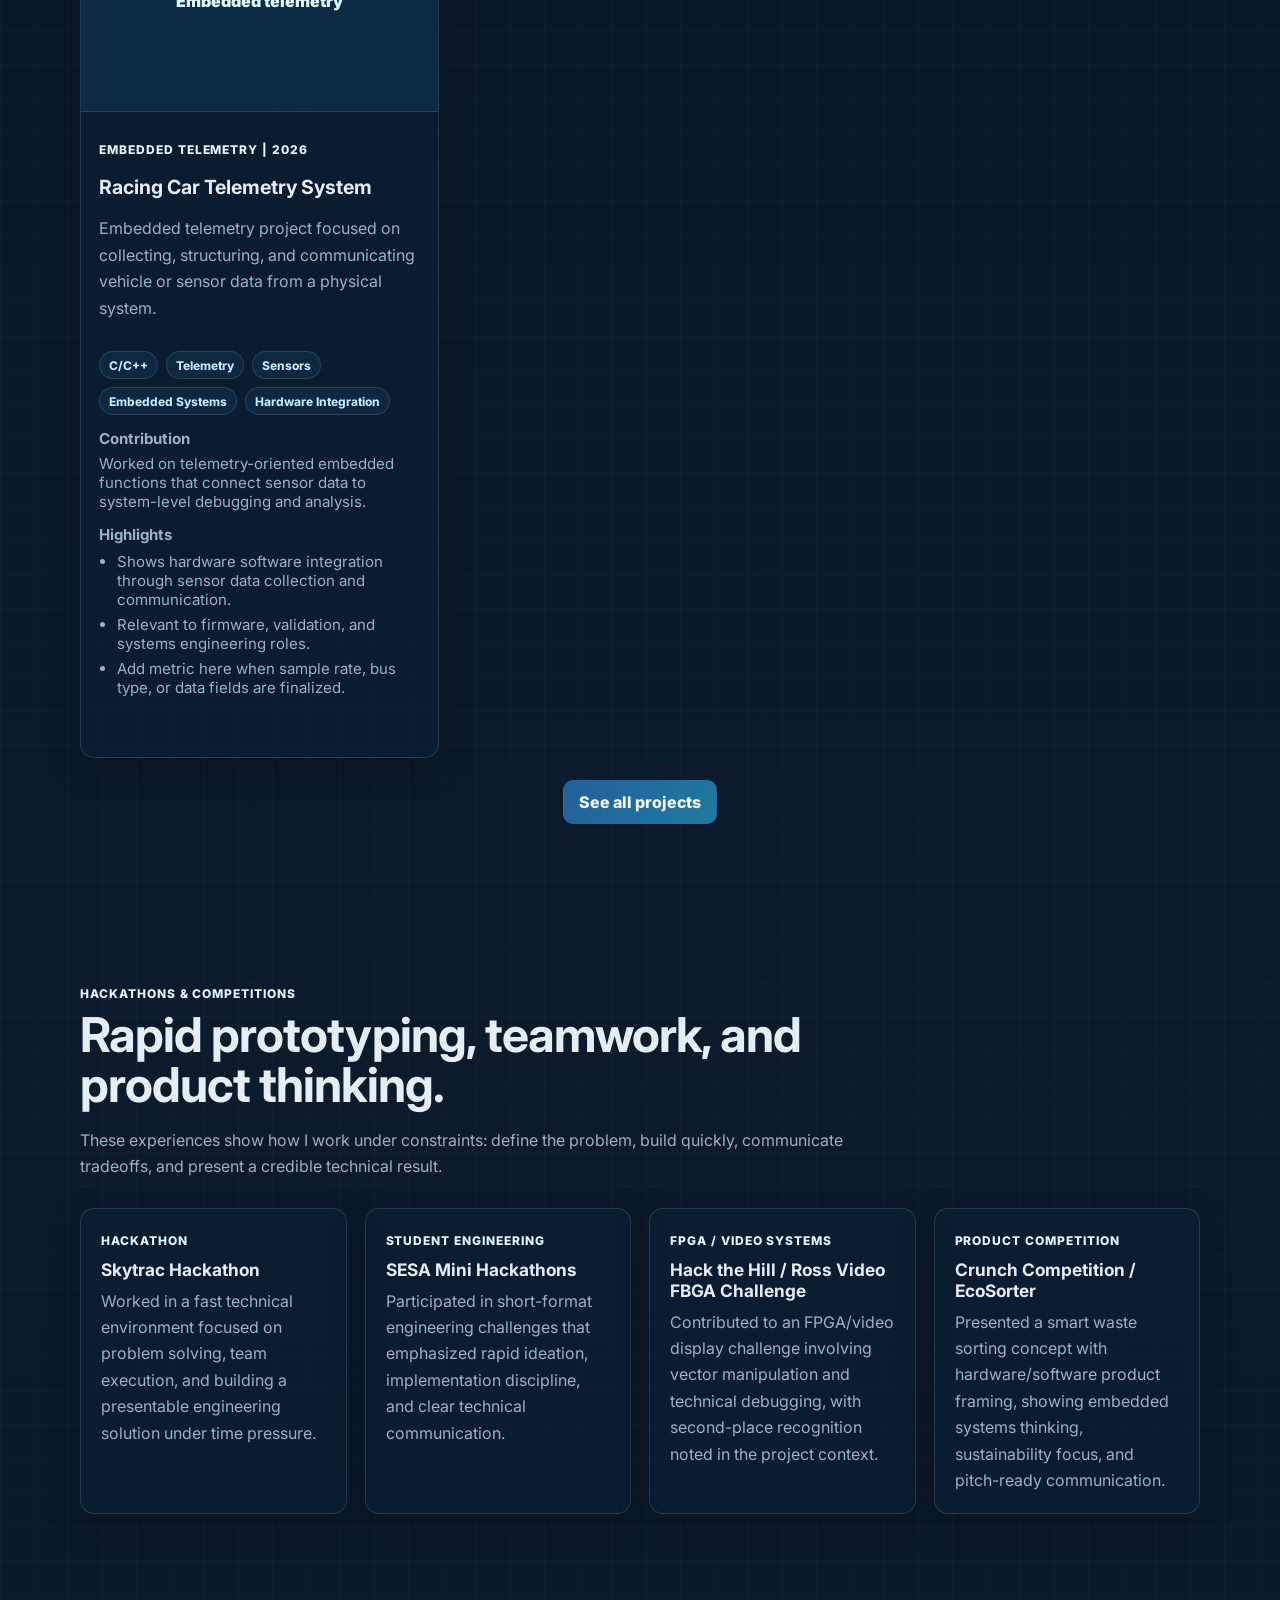
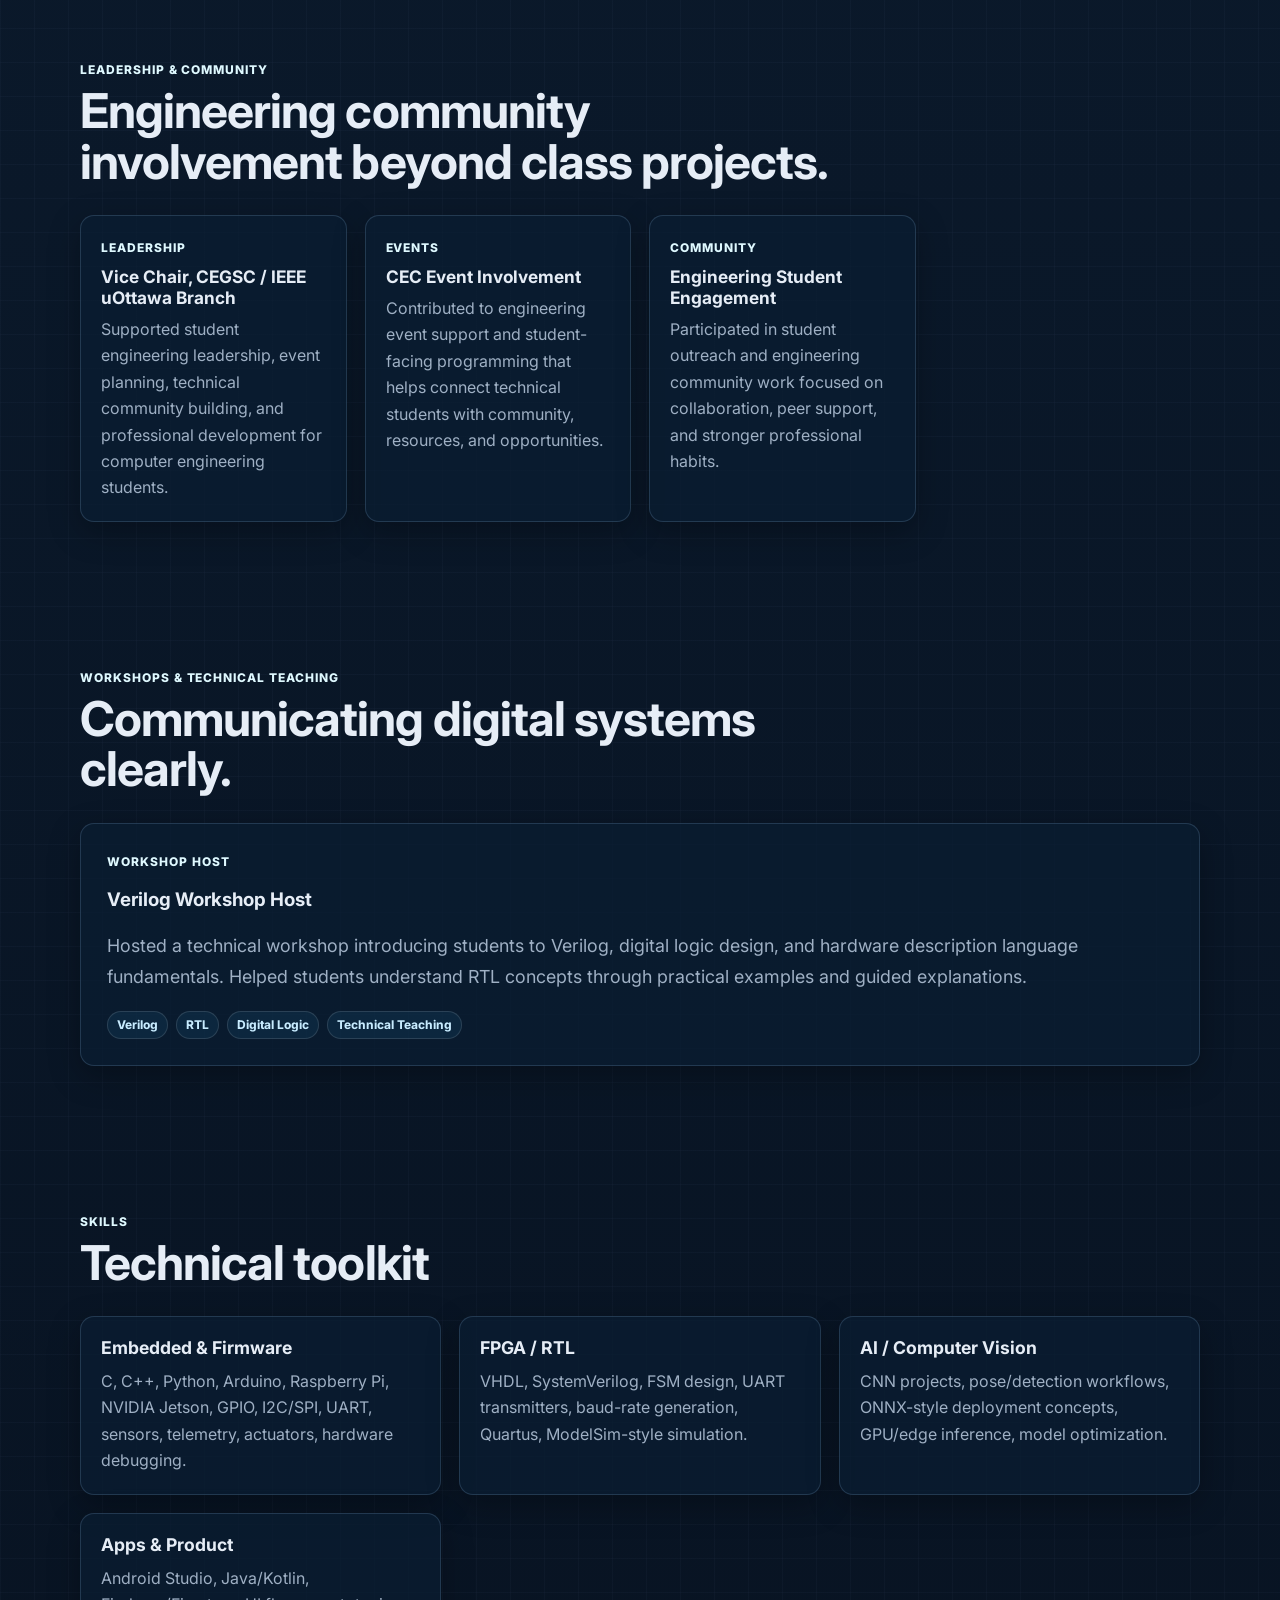
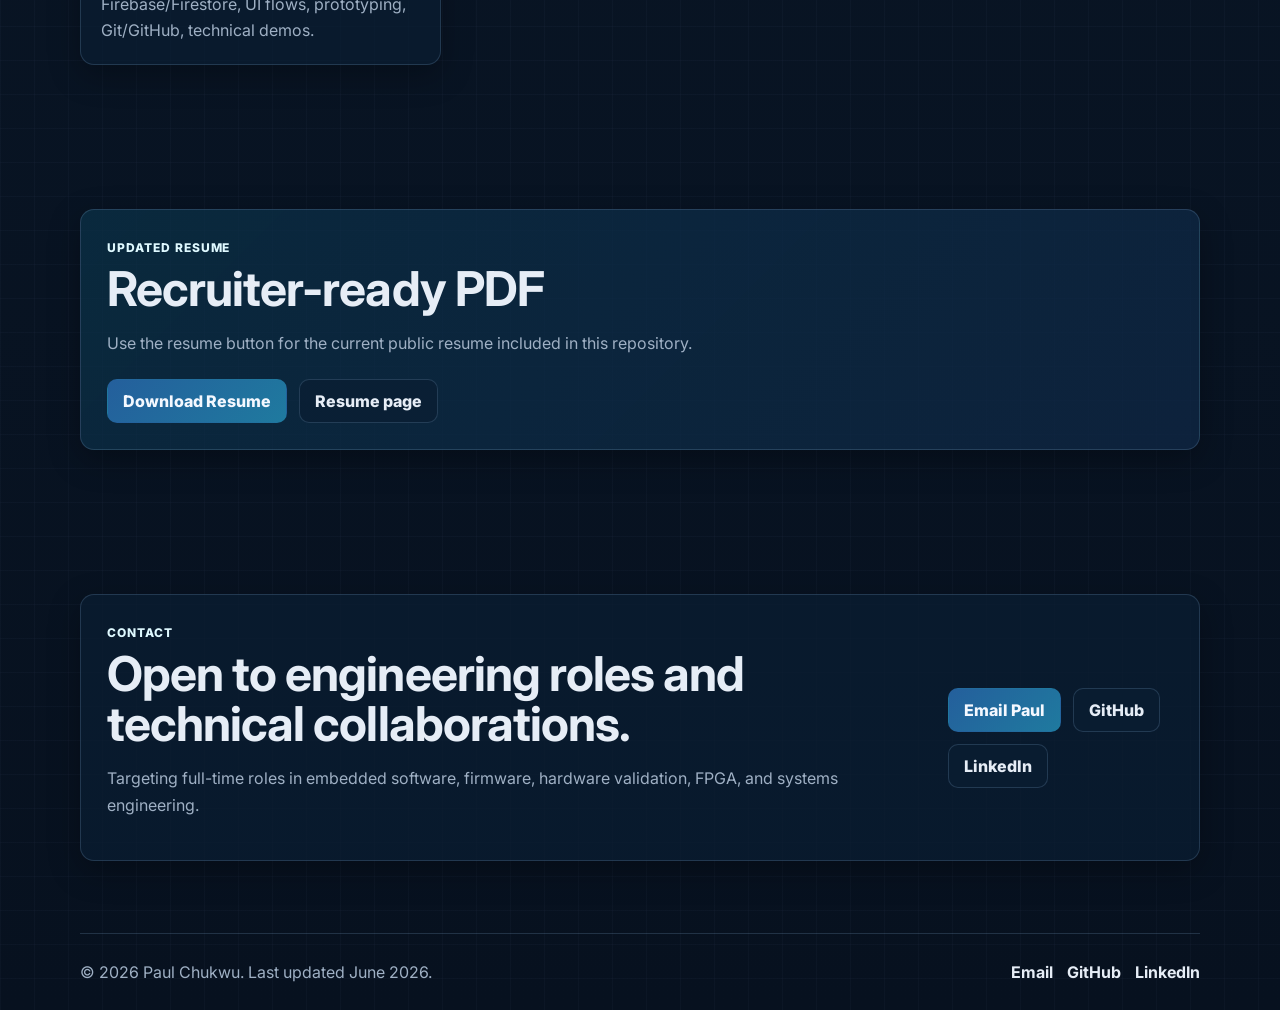
==== commit d2fb920c: "new Update" ====
--- a/index.html
+++ b/index.html
@@ -1,11 +1,14 @@
-<!DOCTYPE html>
+﻿<!DOCTYPE html>
 <html lang="en">
 <head>
   <meta charset="utf-8" />
-  <meta name="viewport" content="width=device-width, initial-scale=1" 
-/>
-  <title>Paul Chukwu — Home</title>
-  <meta name="description" content="Portfolio, projects, events, resume, and videos for Paul Chukwu." />
+  <meta name="viewport" content="width=device-width, initial-scale=1" />
+  <title>Paul Chukwu | Embedded Systems, FPGA/RTL & Firmware Portfolio</title>
+  <meta name="description" content="Engineering portfolio for Paul Chukwu: embedded systems, firmware, FPGA/RTL, edge AI, hardware-software integration, hackathons, leadership, and technical teaching." />
+  <meta property="og:title" content="Paul Chukwu | Engineering Portfolio" />
+  <meta property="og:description" content="Computer Engineering portfolio focused on embedded systems, firmware, FPGA/RTL, and AI-enabled hardware products." />
+  <meta property="og:type" content="website" />
+  <meta property="og:url" content="https://skubzy.github.io/" />
   <link rel="preconnect" href="https://fonts.googleapis.com">
   <link rel="preconnect" href="https://fonts.gstatic.com" crossorigin>
   <link href="https://fonts.googleapis.com/css2?family=Inter:wght@300;400;500;600;700;800;900&display=swap" rel="stylesheet">
@@ -14,124 +17,190 @@
 <body>
   <nav class="nav">
     <div class="container nav-inner">
-<a class="brand" href="index.html" aria-label="Paul Chukwu — Home">
-  <img class="logo" src="assets/Logo/PaulsLogo.png" alt="" />
-  <span>Paul Chukwu</span>
-</a>
-      <div class="nav-links">
+      <a class="brand" href="index.html" aria-label="Paul Chukwu home">
+        <img class="logo" src="assets/Logo/PaulsLogo.png" alt="" />
+        <span>Paul Chukwu</span>
+      </a>
+      <div class="nav-links" aria-label="Primary navigation">
         <a href="index.html" data-tab="home">Home</a>
-        <a href="projects.html" data-tab="projects">Projects</a>
-        <a href="events.html" data-tab="events">Events</a>
+        <a href="#projects">Projects</a>
+        <a href="#hackathons">Hackathons</a>
+        <a href="#leadership">Leadership</a>
+        <a href="#teaching">Teaching</a>
+        <a href="#skills">Skills</a>
         <a href="resume.html" data-tab="resume">Resume</a>
-        <a href="videos.html" data-tab="videos">Videos</a>
-        <a class="cta" href="mailto:paul.chukwu@example.com">Contact</a>
+        <a class="cta" href="mailto:paul.chukwu.official@gmail.com">Contact</a>
       </div>
     </div>
   </nav>
 
-<header class="hero container">
-  <div class="card"><div class="card-inner">
-    <span class="pill">Computer Engineering @ uOttawa</span>
-    <h1 class="big-title">Building thoughtful systems that bridge hardware & software.</h1>
-    <p class="muted">I’m Paul Chukwu — a fourth-year Computer Engineering student focused on embedded systems, robotics, and human‑centric tools. I love shipping end‑to‑end: from PCB and sensors to firmware, data, and clean UIs.</p>
-    <div style="display:flex;gap:12px;flex-wrap:wrap;margin-top:20px">
-      <a class="btn primary" href="projects.html">View Projects</a>
-      <a class="btn" href="resume.html">See Resume</a>
-      <a class="btn" href="videos.html">Watch Demos</a>
-    </div>
-  </div></div>
-</header>
-<section class="container">
-  <h2 class="section-title">Quick Stats</h2>
-  <div class="resume-list">
-    <div class="resume-item">
-      <div class="title" style="font-weight:800"></div>
-        <a class="title" href="Skills.html">Skills</a>
-      <div class="muted">
-        <a class="title" href="Skills.html">C/C++, Python, Java, VHDL, SystemVerilog, MATLAB, Arduino, Android Studio</a> </div>
-    </div>
-    <div class="resume-item">
-      <div class="title" style="font-weight:800"></div>
-     <a class="title" href="Skills.html">Interests</a>
-      <div class="muted">
-        <a class="title" href="Skills.html">Assistive tech, mechatronics, computer vision, healthcare UX</a> </div>
-    </div>
-    <div class="resume-item">  
-     <div class="title" style="font-weight:800"></div>
-      <a class="title" href="Skills.html">Awards</a>
-      <div class="muted">
-        <a class="title" href="Skills.html">Crunch Competition 2023 • Ross FBGA @ Hack the Hill • Ontario Honour Roll</a> </div>
-    </div>
-    <div class="resume-item">
-      <div class="title" style="font-weight:800"></div>
-      <a class="title" href="Skills.html">Contacts</a>
-      <div class="muted">
-        <a class = "title" href="Skills.html">Ottawa ON •</a>  <a href="mailto:paul.chukwu.official@gmail.com">Email</a> • <a href="https://www.linkedin.com/in/paul-chukwu-a49b9a227/" target="_blank" rel="noopener">LinkedIn</a> • <a href="https://github.com/skubzy" target="_blank" rel="noopener">GitHub</a></div></div>
-  </div>
-</section>
-<section class="container">
-  <h2 class="section-title">About Me</h2>
-  <div class="gallery-grid">
-    <div class="gallery-section">
-      <h3 class="gallery-title">Electrical Projects</h3>
-      <div class="photo-grid">
-        <div class="photo-item">
-          <img src="assets/Game/ProjectGame1.jpg" alt="Electrical Project 1" />
-        </div>
-        <div class="photo-item">
-          <img src="assets/Game/ProjectGame2.jpg" alt="Electrical Project 2" />
-        </div>
-        <div class="photo-item">
-          <img src="assets/Game/ProjectGame3.jpg" alt="Electrical Project 3" />
-        </div>
-        <div class="photo-item">
-          <img src="assets/Game/ProjectGame5.jpg" alt="Electrical Project 4" />
-        </div>
-      </div>
-    </div>
-
-    <div class="gallery-section">
-      <h3 class="gallery-title">Gym Photos</h3>
-      <div class="photo-grid">
-        <div class="photo-item">
-          <img src="assets/Gym/Me1.jpg" alt="Gym Photo 1" />
-        </div>
-        <div class="photo-item">
-          <img src="assets/Fits/Me2.jpg" alt="Gym Photo 2" />
-        </div>
-        <div class="photo-item">
-          <img src="assets/Gym/Gym5.jpg" alt="Gym Photo 3" />
-        </div>
-        <div class="photo-item">
-          <img src="assets/Gym/Gym9.jpg" alt="Gym Photo 4" />
-        </div>
-        <div class="photo-item">
-          <img src="assets/Gym/Gym7.jpg" alt="Gym Photo 5" />
-        </div>
-      </div>
-    </div>
-
-    <div class="gallery-section">
-      <h3 class="gallery-title">Cool Fits</h3>
-      <div class="photo-grid">
-        <div class="photo-item">
-          <img src="assets/Fits/Me3.jpg" alt="Outfit 1" />
-        </div>
-        <div class="photo-item">
-          <img src="assets/Fits/Me4.jpg" alt="Outfit 2" />
-        </div>
-        <div class="photo-item">
-          <img src="assets/Fits/Me5.jpg" alt="Outfit 3" />
-        </div>
-      </div>
-    </div>
-  </div>
-</section>
+  <main>
+    <header class="hero container">
+      <div class="hero-copy">
+        <span class="pill">Computer Engineering student at uOttawa | Graduating 2026</span>
+        <h1 class="big-title">I build real hardware/software products.</h1>
+        <p class="lead">Computer Engineering student at the University of Ottawa graduating in 2026, focused on embedded systems, firmware, FPGA/RTL, edge AI, and hardware-software product development. I enjoy building systems that connect software to physical hardware, including telemetry systems, Jetson-based AI prototypes, UART communication systems, and FPGA video projects.</p>
+        <div class="actions">
+          <a class="btn primary" href="assets/Resume/Paul_Chukwu_Resume.pdf" download>Download Resume</a>
+          <a class="btn" href="projects.html">View Projects</a>
+          <a class="btn" href="https://github.com/skubzy" target="_blank" rel="noopener">GitHub</a>
+          <a class="btn" href="https://www.linkedin.com/in/paul-chukwu-a49b9a227/" target="_blank" rel="noopener">LinkedIn</a>
+        </div>
+      </div>
+      <div class="hero-visual" aria-label="Abstract embedded systems visual">
+        <div class="terminal-card">
+          <div class="terminal-top"><span></span><span></span><span></span></div>
+          <pre><code>$ build target=embedded
+firmware: sensors + control
+rtl: fsm + uart + timing
+ai: edge inference + vision
+product: prototype -> demo</code></pre>
+        </div>
+        <div class="circuit-grid" aria-hidden="true">
+          <span></span><span></span><span></span><span></span>
+          <span></span><span></span><span></span><span></span>
+          <span></span><span></span><span></span><span></span>
+        </div>
+      </div>
+    </header>
+
+    <section class="container" id="projects">
+      <div class="section-heading">
+        <span class="eyebrow">Featured Engineering Projects</span>
+        <h2 class="section-title">Technical builds that show firmware, FPGA, edge AI, and product work.</h2>
+        <p class="muted">Structured cards are loaded from <code>data/projects.json</code>. Each card focuses on what was built, the tools used, and the engineering contribution.</p>
+      </div>
+      <div class="grid project-grid" id="featuredProjectGrid"></div>
+      <div class="actions center-actions">
+        <a class="btn primary" href="projects.html">See all projects</a>
+      </div>
+    </section>
+
+    <section class="container section-compact" id="hackathons">
+      <div class="section-heading">
+        <span class="eyebrow">Hackathons & Competitions</span>
+        <h2 class="section-title">Rapid prototyping, teamwork, and product thinking.</h2>
+        <p class="muted">These experiences show how I work under constraints: define the problem, build quickly, communicate tradeoffs, and present a credible technical result.</p>
+      </div>
+      <div class="info-grid">
+        <article class="activity-card">
+          <span class="eyebrow">Hackathon</span>
+          <h3>Skytrac Hackathon</h3>
+          <p>Worked in a fast technical environment focused on problem solving, team execution, and building a presentable engineering solution under time pressure.</p>
+        </article>
+        <article class="activity-card">
+          <span class="eyebrow">Student Engineering</span>
+          <h3>SESA Mini Hackathons</h3>
+          <p>Participated in short-format engineering challenges that emphasized rapid ideation, implementation discipline, and clear technical communication.</p>
+        </article>
+        <article class="activity-card">
+          <span class="eyebrow">FPGA / Video Systems</span>
+          <h3>Hack the Hill / Ross Video FBGA Challenge</h3>
+          <p>Contributed to an FPGA/video display challenge involving vector manipulation and technical debugging, with second-place recognition noted in the project context.</p>
+        </article>
+        <article class="activity-card">
+          <span class="eyebrow">Product Competition</span>
+          <h3>Crunch Competition / EcoSorter</h3>
+          <p>Presented a smart waste sorting concept with hardware/software product framing, showing embedded systems thinking, sustainability focus, and pitch-ready communication.</p>
+        </article>
+      </div>
+    </section>
+
+    <section class="container section-compact" id="leadership">
+      <div class="section-heading">
+        <span class="eyebrow">Leadership & Community</span>
+        <h2 class="section-title">Engineering community involvement beyond class projects.</h2>
+      </div>
+      <div class="info-grid">
+        <article class="activity-card">
+          <span class="eyebrow">Leadership</span>
+          <h3>Vice Chair, CEGSC / IEEE uOttawa Branch</h3>
+          <p>Supported student engineering leadership, event planning, technical community building, and professional development for computer engineering students.</p>
+        </article>
+        <article class="activity-card">
+          <span class="eyebrow">Events</span>
+          <h3>CEC Event Involvement</h3>
+          <p>Contributed to engineering event support and student-facing programming that helps connect technical students with community, resources, and opportunities.</p>
+        </article>
+        <article class="activity-card">
+          <span class="eyebrow">Community</span>
+          <h3>Engineering Student Engagement</h3>
+          <p>Participated in student outreach and engineering community work focused on collaboration, peer support, and stronger professional habits.</p>
+        </article>
+      </div>
+    </section>
+
+    <section class="container section-compact" id="teaching">
+      <div class="section-heading">
+        <span class="eyebrow">Workshops & Technical Teaching</span>
+        <h2 class="section-title">Communicating digital systems clearly.</h2>
+      </div>
+      <div class="card">
+        <div class="card-inner">
+          <span class="eyebrow">Workshop Host</span>
+          <h3>Verilog Workshop Host</h3>
+          <p class="lead">Hosted a technical workshop introducing students to Verilog, digital logic design, and hardware description language fundamentals. Helped students understand RTL concepts through practical examples and guided explanations.</p>
+          <div class="tag-row">
+            <span class="tag">Verilog</span>
+            <span class="tag">RTL</span>
+            <span class="tag">Digital Logic</span>
+            <span class="tag">Technical Teaching</span>
+          </div>
+        </div>
+      </div>
+    </section>
+
+    <section class="container section-compact" id="skills">
+      <div class="section-heading">
+        <span class="eyebrow">Skills</span>
+        <h2 class="section-title">Technical toolkit</h2>
+      </div>
+      <div class="skill-grid">
+        <div class="skill-card"><h3>Embedded & Firmware</h3><p>C, C++, Python, Arduino, Raspberry Pi, NVIDIA Jetson, GPIO, I2C/SPI, UART, sensors, telemetry, actuators, hardware debugging.</p></div>
+        <div class="skill-card"><h3>FPGA / RTL</h3><p>VHDL, SystemVerilog, FSM design, UART transmitters, baud-rate generation, Quartus, ModelSim-style simulation.</p></div>
+        <div class="skill-card"><h3>AI / Computer Vision</h3><p>CNN projects, pose/detection workflows, ONNX-style deployment concepts, GPU/edge inference, model optimization.</p></div>
+        <div class="skill-card"><h3>Apps & Product</h3><p>Android Studio, Java/Kotlin, Firebase/Firestore, UI flows, prototyping, Git/GitHub, technical demos.</p></div>
+      </div>
+    </section>
+
+    <section class="container section-compact" id="resume">
+      <div class="resume-cta card">
+        <div class="card-inner">
+          <span class="eyebrow">Updated Resume</span>
+          <h2 class="section-title">Recruiter-ready PDF</h2>
+          <p class="muted">Use the resume button for the current public resume included in this repository.</p>
+          <div class="actions">
+            <a class="btn primary" href="assets/Resume/Paul_Chukwu_Resume.pdf" download>Download Resume</a>
+            <a class="btn" href="resume.html">Resume page</a>
+          </div>
+        </div>
+      </div>
+    </section>
+
+    <section class="container section-compact" id="contact">
+      <div class="contact-panel">
+        <div>
+          <span class="eyebrow">Contact</span>
+          <h2 class="section-title">Open to engineering roles and technical collaborations.</h2>
+          <p class="muted">Targeting full-time roles in embedded software, firmware, hardware validation, FPGA, and systems engineering.</p>
+        </div>
+        <div class="actions">
+          <a class="btn primary" href="mailto:paul.chukwu.official@gmail.com">Email Paul</a>
+          <a class="btn" href="https://github.com/skubzy" target="_blank" rel="noopener">GitHub</a>
+          <a class="btn" href="https://www.linkedin.com/in/paul-chukwu-a49b9a227/" target="_blank" rel="noopener">LinkedIn</a>
+        </div>
+      </div>
+    </section>
+  </main>
 
   <footer class="container">
-    <div style="display:flex;justify-content:space-between;gap:12px;flex-wrap:wrap">
-      <div>© <span id="year"></span> Paul Chukwu. All rights reserved.</div>
-      <div class="muted">Built with vanilla HTML/CSS/JS. Deployed on GitHub Pages or Netlify.</div>
+    <div class="footer-inner">
+      <div>&copy; <span id="year"></span> Paul Chukwu. Last updated June 2026.</div>
+      <div class="footer-links">
+        <a href="mailto:paul.chukwu.official@gmail.com">Email</a>
+        <a href="https://github.com/skubzy" target="_blank" rel="noopener">GitHub</a>
+        <a href="https://www.linkedin.com/in/paul-chukwu-a49b9a227/" target="_blank" rel="noopener">LinkedIn</a>
+      </div>
     </div>
   </footer>
   <script src="script.js"></script>
--- a/styles.css
+++ b/styles.css
@@ -1,652 +1,578 @@
-
-:root{
-  --bg:#0b0f17; --panel:rgba(255,255,255,.06); --panel-strong:rgba(255,255,255,.12);
-  --text:#e8edf7; --muted:#a6b0c3; --brand:#7c5cff; --brand2:#22d3ee;
-  --radius:18px; --blur:10px; --shadow:0 10px 30px rgba(0,0,0,.4);
-}
-*{box-sizing:border-box}
-body{
-  margin:0;
-  font-family:Inter,system-ui,-apple-system,Segoe UI,Roboto,Arial,Helvetica,sans-serif;
-  color:var(--text);
+:root {
+  --bg: #07111f;
+  --bg2: #0b1a2c;
+  --panel: rgba(10, 30, 50, 0.72);
+  --panel-strong: rgba(15, 43, 70, 0.86);
+  --line: rgba(130, 169, 205, 0.22);
+  --text: #e6edf6;
+  --muted: #9fb0c4;
+  --brand: #2f6fed;
+  --brand2: #38bdf8;
+  --success: #66d9c4;
+  --radius: 14px;
+  --shadow: 0 18px 48px rgba(0, 0, 0, 0.42);
+}
+
+* { box-sizing: border-box; }
+
+html { scroll-behavior: smooth; }
+
+body {
+  margin: 0;
+  font-family: Inter, system-ui, -apple-system, BlinkMacSystemFont, "Segoe UI", sans-serif;
+  color: var(--text);
   background:
-    radial-gradient(1200px 900px at 80% -10%, rgba(124,92,255,.14), transparent),
-    radial-gradient(1000px 700px at -10% 20%, rgba(34,211,238,.12), transparent),
-    var(--bg);
-}
-.container{max-width:1120px;margin-inline:auto;padding:0 24px}
-a{color:inherit;text-decoration:none}
-
-/* NAV */
-.nav{
-  position:sticky;top:0;z-index:40;
-  backdrop-filter:saturate(140%) blur(var(--blur));
-  background:linear-gradient(180deg, rgba(11,15,23,.85), rgba(11,15,23,.55));
-  border-bottom:1px solid rgba(255,255,255,.08);
-}
-.nav-inner{display:flex;align-items:center;justify-content:space-between;padding:14px 0}
-.brand{display:flex;gap:12px;align-items:center;font-weight:800;letter-spacing:.3px}
-.logo{
-  width:36px;height:36px;border-radius:12px;
-  background:linear-gradient(135deg,var(--brand),var(--brand2));
-  box-shadow:inset 0 0 20px rgba(255,255,255,.18),0 6px 16px rgba(124,92,255,.35)
-}
-.nav-links{display:flex;gap:18px;align-items:center}
-.nav a{opacity:.9}
-.nav a.active{
-  opacity:1;
-  border-bottom:2px solid var(--brand2);
-  padding-bottom:4px;
-}
-
-/* Nav tabs hover highlight + focus */
-.nav-links a{
-  padding:8px 10px;
-  border-radius:10px;
-  transition:background .18s ease, color .18s ease, transform .18s ease;
-}
+    linear-gradient(rgba(130, 169, 205, 0.035) 1px, transparent 1px),
+    linear-gradient(90deg, rgba(130, 169, 205, 0.035) 1px, transparent 1px),
+    radial-gradient(900px 620px at 82% -10%, rgba(56, 189, 248, 0.10), transparent 60%),
+    radial-gradient(860px 620px at 0% 10%, rgba(47, 111, 237, 0.12), transparent 58%),
+    linear-gradient(180deg, var(--bg) 0%, var(--bg2) 58%, #07111f 100%);
+  background-size: 34px 34px, 34px 34px, auto, auto, auto;
+}
+
+a { color: inherit; text-decoration: none; }
+
+code {
+  color: #c8ecff;
+  background: rgba(56, 189, 248, 0.10);
+  border-radius: 6px;
+  padding: 2px 6px;
+}
+
+.container {
+  width: min(1120px, calc(100% - 40px));
+  margin-inline: auto;
+}
+
+.nav {
+  position: sticky;
+  top: 0;
+  z-index: 50;
+  border-bottom: 1px solid rgba(130, 169, 205, 0.18);
+  background: rgba(7, 17, 31, 0.92);
+  backdrop-filter: blur(14px);
+}
+
+.nav-inner {
+  display: flex;
+  align-items: center;
+  justify-content: space-between;
+  gap: 20px;
+  padding: 14px 0;
+}
+
+.brand {
+  display: inline-flex;
+  align-items: center;
+  gap: 10px;
+  font-weight: 800;
+}
+
+.logo {
+  width: 34px;
+  height: 34px;
+  border-radius: 10px;
+  object-fit: contain;
+  background: linear-gradient(135deg, #123a68, #245f9c);
+}
+
+.nav-links {
+  display: flex;
+  align-items: center;
+  gap: 8px;
+  flex-wrap: wrap;
+}
+
+.nav-links a {
+  color: var(--muted);
+  padding: 9px 10px;
+  border-radius: 10px;
+  font-weight: 700;
+  font-size: 14px;
+}
+
 .nav-links a:hover,
-.nav-links a:focus-visible{
-  background:rgba(255,255,255,.10);
-}
-
-/* LAYOUT */
-.hero{
-  min-height:100vh;
-  display:flex;
-  align-items:center;
-  justify-content:center;
-  padding:80px 0;
-}
-.card{
-  background:var(--panel);
-  border:1px solid rgba(255,255,255,.10);
-  border-radius:var(--radius);
-  box-shadow:var(--shadow);
-  overflow:hidden
-}
-.card-inner{padding:26px}
-.pill{
-  display:inline-flex;gap:8px;align-items:center;padding:8px 12px;border-radius:999px;
-  background:rgba(124,92,255,.15);border:1px solid rgba(124,92,255,.35);font-weight:600;color:#d9d3ff
-}
-.big-title{font-size:42px;line-height:1.1;margin:14px 0 10px;font-weight:900}
-.muted{color:var(--muted)}
-section{
-  scroll-margin-top:80px;
-  min-height:100vh;
-  display:flex;
-  flex-direction:column;
-  justify-content:center;
-  padding:80px 0;
-}
-.section-title{font-size:28px;margin:6px 0 18px;font-weight:800}
-.grid{display:grid;gap:18px}
-
-/* BUTTONS (with hover effects) */
-.btn{
-  padding:12px 16px;
-  border-radius:12px;
-  border:1px solid rgba(255,255,255,.14);
-  background:var(--panel-strong);
-  font-weight:700;
-  transition:
-    transform .18s ease,
-    box-shadow .18s ease,
-    backgroun .18s ease,
-    border-color .18s ease,
-    filter .18s ease;
-}
-.btn.primary{
-  background:linear-gradient(135deg,var(--brand),var(--brand2));
-  color:#081018;border:none
-}
-.btn:hover,
-.btn:focus-visible{
-  transform:translateY(-2px);
-  box-shadow:0 12px 28px rgba(124,92,255,.30);
-  border-color:rgba(255,255,255,.25);
-}
-.btn:not(.primary):hover,
-.btn:not(.primary):focus-visible{
-  background:rgba(255,255,255,.16);
-}
-.btn.primary:hover,
-.btn.primary:focus-visible{
-  filter:saturate(1.12) brightness(1.06);
-  box-shadow:0 16px 34px rgba(124,92,255,.38);
-}
-/* Keyboard focus ring for buttons & tabs */
-.btn:focus-visible,
-.nav-links a:focus-visible{
-  outline:2px solid var(--brand2);
-  outline-offset:2px;
-}
-
-/* Optional: group hover for button strips */
-.btn-strip{
-  border-radius:14px;
-  transition:background .18s ease, box-shadow .18s ease, padding .18s ease;
-  padding:0;
-}
-.btn-strip:hover{
-  background:rgba(255,255,255,.06);
-  box-shadow:inset 0 0 0 1px rgba(255,255,255,.10);
-  padding:8px;
-}
-.btn-strip:hover .btn{ transform:translateY(-1px); }
-
-/* PROJECTS */
-.projects-section {
-  display: flex;
-  flex-direction: column;
-  justify-content: center;
-  min-height: 100vh;
-  padding: 80px 0;
-  scroll-margin-top: 80px;
-}
-
-.projects-header {
-  margin-bottom: 40px;
-}
-
-.filter-controls {
-  display: flex;
+.nav-links a:focus-visible,
+.nav-links a.active {
+  color: var(--text);
+  background: rgba(255, 255, 255, 0.08);
+}
+
+.nav-links .cta {
+  color: #eaf5ff;
+  background: #17446f;
+  border: 1px solid rgba(56, 189, 248, 0.32);
+}
+
+main section,
+.hero {
+  padding: 86px 0;
+  scroll-margin-top: 90px;
+}
+
+.hero {
+  min-height: calc(100vh - 64px);
+  display: grid;
+  grid-template-columns: minmax(0, 1.05fr) minmax(320px, 0.95fr);
+  align-items: center;
+  gap: 46px;
+}
+
+.hero-copy { max-width: 720px; }
+
+.pill,
+.eyebrow {
+  display: inline-flex;
+  align-items: center;
+  width: fit-content;
+  color: #dff9ff;
+  font-size: 12px;
+  font-weight: 800;
+  letter-spacing: 0.08em;
+  text-transform: uppercase;
+}
+
+.pill {
+  padding: 8px 12px;
+  border: 1px solid rgba(56, 189, 248, 0.26);
+  border-radius: 999px;
+  background: rgba(8, 47, 73, 0.55);
+}
+
+.big-title {
+  margin: 16px 0 14px;
+  font-size: clamp(2.4rem, 6vw, 4.8rem);
+  line-height: 0.96;
+  letter-spacing: -0.04em;
+}
+
+.section-title {
+  margin: 8px 0 12px;
+  font-size: clamp(1.8rem, 3.8vw, 3rem);
+  line-height: 1.05;
+  letter-spacing: -0.02em;
+}
+
+.lead {
+  color: var(--muted);
+  font-size: 1.12rem;
+  line-height: 1.75;
+}
+
+.muted {
+  color: var(--muted);
+  line-height: 1.65;
+}
+
+.small-note { font-size: 0.92rem; }
+
+.actions {
+  display: flex;
+  align-items: center;
   gap: 12px;
   flex-wrap: wrap;
-  margin-bottom: 48px;
-}
+  margin-top: 22px;
+}
+
+.center-actions { justify-content: center; }
+
+.btn {
+  display: inline-flex;
+  align-items: center;
+  justify-content: center;
+  min-height: 44px;
+  padding: 11px 15px;
+  border: 1px solid var(--line);
+  border-radius: 10px;
+  color: var(--text);
+  background: var(--panel);
+  font-weight: 800;
+  cursor: pointer;
+  transition: transform 0.18s ease, border-color 0.18s ease, background 0.18s ease;
+}
+
+.btn:hover,
+.btn:focus-visible {
+  transform: translateY(-2px);
+  border-color: rgba(34, 211, 238, 0.45);
+  background: var(--panel-strong);
+}
+
+.btn.primary,
+.btn.active-filter {
+  color: #f4f8ff;
+  border-color: transparent;
+  background: linear-gradient(135deg, #245f9c, #1f7a9f);
+}
+
+.hero-visual {
+  position: relative;
+  min-height: 440px;
+  border: 1px solid var(--line);
+  border-radius: 18px;
+  background:
+    linear-gradient(135deg, rgba(15, 43, 70, 0.72), rgba(7, 17, 31, 0.84)),
+    rgba(8, 26, 43, 0.76);
+  overflow: hidden;
+  box-shadow: var(--shadow);
+}
+
+.terminal-card {
+  position: absolute;
+  inset: 34px 30px auto 30px;
+  border: 1px solid rgba(255, 255, 255, 0.16);
+  border-radius: 14px;
+  background: rgba(3, 10, 18, 0.92);
+  overflow: hidden;
+}
+
+.terminal-top {
+  display: flex;
+  gap: 7px;
+  padding: 12px;
+  border-bottom: 1px solid var(--line);
+}
+
+.terminal-top span {
+  width: 10px;
+  height: 10px;
+  border-radius: 999px;
+  background: #5aa7d8;
+}
+
+pre {
+  margin: 0;
+  padding: 22px;
+  white-space: pre-wrap;
+  color: #b8d8ee;
+  line-height: 1.7;
+}
+
+pre code {
+  background: transparent;
+  padding: 0;
+}
+
+.circuit-grid {
+  position: absolute;
+  inset: auto 30px 30px 30px;
+  display: grid;
+  grid-template-columns: repeat(4, 1fr);
+  gap: 16px;
+}
+
+.circuit-grid span {
+  min-height: 54px;
+  border: 1px solid rgba(56, 189, 248, 0.18);
+  border-radius: 10px;
+  background:
+    linear-gradient(90deg, transparent 46%, rgba(56, 189, 248, 0.18) 48%, transparent 52%),
+    linear-gradient(0deg, transparent 46%, rgba(47, 111, 237, 0.16) 48%, transparent 52%),
+    rgba(8, 26, 43, 0.62);
+}
+
+.section-heading {
+  max-width: 780px;
+  margin-bottom: 28px;
+}
+
+.section-compact { padding-block: 72px; }
+
+.about-grid,
+.two-col {
+  display: grid;
+  grid-template-columns: 1.1fr 0.9fr;
+  gap: 24px;
+  align-items: start;
+}
+
+.info-grid {
+  display: grid;
+  grid-template-columns: repeat(4, minmax(0, 1fr));
+  gap: 18px;
+}
+
+.card,
+.resume-item,
+.skill-card,
+.activity-card,
+.contact-panel {
+  border: 1px solid var(--line);
+  border-radius: var(--radius);
+  background: var(--panel);
+  box-shadow: 0 10px 32px rgba(0, 0, 0, 0.28);
+}
+
+.card-inner { padding: 26px; }
+
+.activity-card {
+  padding: 20px;
+}
+
+.activity-card h3 {
+  margin: 10px 0 8px;
+  font-size: 1.08rem;
+}
+
+.activity-card p {
+  margin: 0;
+  color: var(--muted);
+  line-height: 1.65;
+}
+
+.resume-list {
+  display: grid;
+  gap: 12px;
+}
+
+.resume-item {
+  display: grid;
+  gap: 6px;
+  padding: 16px;
+}
+
+.resume-item strong { color: var(--text); }
+.resume-item span { color: var(--muted); line-height: 1.55; }
+
+.grid { display: grid; gap: 22px; }
 
 .project-grid {
   grid-template-columns: repeat(3, minmax(0, 1fr));
-  gap: 24px;
 }
 
 .project {
-  transition: all 0.3s ease;
+  overflow: hidden;
   display: flex;
   flex-direction: column;
+}
+
+.media {
+  aspect-ratio: 16 / 10;
+  overflow: hidden;
+  border-bottom: 1px solid var(--line);
+  background: linear-gradient(135deg, rgba(15, 43, 70, 0.9), rgba(8, 47, 73, 0.78));
+}
+
+.project-img {
+  width: 100%;
   height: 100%;
-}
-
-.project:hover {
-  transform: translateY(-4px);
-  border-color: rgba(255, 255, 255, 0.20);
-  background: var(--panel-strong);
-}
-
-.project .media {
-  aspect-ratio: 16/10;
-  background: linear-gradient(135deg, rgba(124,92,255,.25), rgba(34,211,238,.22));
-  border-bottom: 1px solid rgba(255,255,255,.08);
-  flex-shrink: 0;
-}
-
-.project .body {
-  flex-grow: 1;
-  display: flex;
+  object-fit: cover;
+  display: block;
+}
+
+.project-visual-fallback {
+  display: grid;
+  place-items: center;
+  width: 100%;
+  height: 100%;
+  color: #dff9ff;
+  font-weight: 900;
+}
+
+.project-body {
+  display: flex;
+  flex: 1;
   flex-direction: column;
-}
-
-.project .body .muted {
-  flex-grow: 1;
+  gap: 14px;
+  padding: 18px;
+}
+
+.project h2 {
+  margin: 6px 0 8px;
+  font-size: 1.22rem;
+}
+
+.tag-row {
+  display: flex;
+  gap: 8px;
+  flex-wrap: wrap;
 }
 
 .tag {
-  font-size: 11px;
-  padding: 6px 10px;
+  display: inline-flex;
+  align-items: center;
+  width: fit-content;
+  min-height: 28px;
+  padding: 5px 9px;
+  border: 1px solid rgba(255, 255, 255, 0.12);
   border-radius: 999px;
-  background: rgba(255,255,255,.08);
-  border: 1px solid rgba(255,255,255,.10);
-  margin-right: 8px;
-  white-space: nowrap;
-}
-
-/* EVENTS (timeline) */
-.timeline{position:relative;padding-left:20px}
-.timeline:before{
-  content:"";position:absolute;left:8px;top:0;bottom:0;width:2px;background:rgba(255,255,255,.12)
-}
-.event{position:relative;margin:14px 0;padding-left:18px}
-.event:before{
-  content:"";position:absolute;left:-2px;top:10px;width:12px;height:12px;border-radius:50%;
-  background:linear-gradient(135deg,var(--brand),var(--brand2));
-  box-shadow:0 0 0 4px rgba(124,92,255,.12)
-}
-.event .when{font-size:12px;color:var(--muted);font-weight:600}
-
-/* RESUME */
-.two-col{display:grid;grid-template-columns:1.2fr .8fr;gap:18px}
-.resume-list{display:grid;gap:10px}
-.resume-item{
-  padding:14px;border-radius:14px;background:var(--panel);border:1px solid rgba(255,255,255,.12)
-}
-
-
-/* VIDEO */
-.video-wrap{
-  position:relative;aspect-ratio:16/9;border-radius:16px;overflow:hidden;border:1px solid rgba(255,255,255,.12)
-}
-.video-wrap iframe{width:100%;height:100%;border:0}
-
-/* FOOTER */
-footer{
-  opacity:.85;
-  padding:28px 0;
-  border-top:1px solid rgba(255,255,255,.08)
-}
-
-/* RESPONSIVE */
-@media (max-width:980px){
-  .two-col{grid-template-columns:1fr}
-  .project-grid{grid-template-columns:repeat(2,minmax(0,1fr));gap:20px}
-  .big-title{font-size:36px}
-}
-@media (max-width:640px){
-  .project-grid{grid-template-columns:1fr;gap:16px}
-  .big-title{font-size:32px}
-  .projects-section { padding: 60px 0; }
-  .filter-controls { margin-bottom: 32px; }
-}
-/* === Skills page padding tweaks === */
-.skills-page .card-inner { padding: 40px; }            /* was 26px */
-.skills-page .resume-item { padding: 1px; }
-.skills-page .resume-item { padding-top: 10px; } 
-.skills-page .resume-item { padding-bottom: 15px; }            /* was 14px */
-.skills-page .section-title { padding-top: 10px; }       /* add space above title */
-.skills-page section { padding: 40px 0; }               /* top/bottom for each section */
-.skills-page .btn-strip { padding: 12px; }              /* the button group under hero */
-.skills-page .muted { padding: 4px 0; }   
-
-.skills-page #interests .card-inner { padding: 28px;  }
-.skills-page #skills .resume-item{ padding-left: 15px; }
-.skills-page #skills .card-inner { padding: 28px;  }
-.skills-page #interests .resume-item{ padding: 2px; font-size: 40px;  }
-.skills-page #interests .resume-list{ padding: 28px; font-size: 50px;  }
-.skills-page #interests .resume-list{ padding: 28px; font-size: 50px;  }
-.skills-page #skills .muted{ padding-top: 15px; }
-.skills-page #awards .resume-item{ padding-left:  15px; }
-.skills-page #awards .resume-item{ padding-top:  15px; }
-.skills-page #contact .card-inner { padding: 18px;  }
-.skills-page #contact .resume-item{ padding:  15px; }
-
-
-
-.flex-container {
-  display: flex;
-  flex-wrap: wrap; /* Allows items to wrap to new lines */
-  justify-content: space-around; /* Distributes space around items */
-  align-items: flex-start; /* Aligns items at the start of the cross axis */
-}
-
-.flex-item {
-  flex: 1 1 200px; /* shorthand for flex-grow, flex-shrink, flex-basis */
-  /* This means items can grow, shrink, and have a preferred width of 200px */
-  padding: 15px;
-  margin: 10px;
-  background-color: lightblue;
-  text-align: center;
-}
-.project-card {
-  display: block;          /* makes the whole card clickable */
-  text-decoration: none;   /* optional: remove underline */
-  cursor: pointer;
-}
-/* Header layout already looks good; just style the brand/logo */
-.brand {
-  display: inline-flex;
-  align-items: center;
+  color: #c8ecff;
+  background: rgba(56, 189, 248, 0.08);
+  font-size: 12px;
+  font-weight: 750;
+}
+
+.project-detail {
+  color: var(--muted);
+  font-size: 0.94rem;
+}
+
+.project-detail p { margin: 6px 0 0; }
+.project-detail ul { margin: 8px 0 0; padding-left: 18px; }
+.project-detail li { margin: 6px 0; }
+
+.filter-controls {
+  display: flex;
   gap: 10px;
-  text-decoration: none;     /* remove underline on the brand link */
-  color: inherit;            /* keep your current text color */
-}
-
-.logo {
-  height: 32px;              /* adjust as needed (24–48px is common) */
-  width: auto;
+  flex-wrap: wrap;
+  margin-bottom: 28px;
+}
+
+.timeline {
+  position: relative;
+  padding-left: 20px;
+}
+
+.timeline::before {
+  content: "";
+  position: absolute;
+  inset: 0 auto 0 6px;
+  width: 2px;
+  background: var(--line);
+}
+
+.event {
+  position: relative;
+  margin: 0 0 22px;
+  padding-left: 18px;
+}
+
+.event::before {
+  content: "";
+  position: absolute;
+  left: -1px;
+  top: 8px;
+  width: 12px;
+  height: 12px;
+  border-radius: 50%;
+  background: #4fa7d8;
+}
+
+.event h3 { margin: 5px 0 6px; }
+.event .when { color: var(--brand2); font-size: 0.86rem; font-weight: 800; }
+
+.skill-grid {
+  display: grid;
+  grid-template-columns: repeat(3, minmax(0, 1fr));
+  gap: 18px;
+}
+
+.skill-card { padding: 20px; }
+.skill-card h2,
+.skill-card h3 { margin: 0 0 10px; font-size: 1.1rem; }
+.skill-card p { margin: 0; color: var(--muted); line-height: 1.65; }
+
+.resume-cta {
+  background:
+    linear-gradient(135deg, rgba(14, 116, 144, 0.16), rgba(30, 64, 120, 0.20)),
+    var(--panel);
+}
+
+.contact-panel {
+  display: flex;
+  align-items: center;
+  justify-content: space-between;
+  gap: 30px;
+  padding: 26px;
+}
+
+.video-wrap {
+  aspect-ratio: 16 / 9;
+  overflow: hidden;
+  border: 1px solid var(--line);
+  border-radius: var(--radius);
+}
+
+.video-wrap iframe,
+.video-wrap video {
+  width: 100%;
+  height: 100%;
+  border: 0;
   display: block;
 }
 
-/* Optional: shrink on very small screens */
-@media (max-width: 420px) {
-  .logo { height: 28px; }
-  .brand span { font-size: 0.95rem; font-weight: 700; }
-}
-.gymPhotos {
-  height: 300px;              /* adjust as needed (24–48px is common) */
-  width: auto;
-  display: block;
-}
-
-/* Optional: shrink on very small screens */
-@media (max-width: 100px) {
-  .gymPhotos { height: 30px; }
-  .brand span { font-size: 1rem; font-weight: 100; }
-}
-.gym-Container{
-  display: flex;
-  justify-content: flex-start;
-  flex-wrap: wrap;            /* allow items to wrap instead of overflowing */
+.gallery-grid,
+.photo-grid,
+.tech-stack,
+.results-grid {
+  display: grid;
   gap: 16px;
-  width: 100%;                /* stay within the parent width */
-  min-width: 0;               /* important for flex children to shrink */
-}
-
-/* Children: allow shrinking and set a base size */
-.gym-Container > * {
-  flex: 1 1 300px;            /* grows, shrinks, preferred width */
-  min-width: 0;               /* prevents overflow from long content */
-}
-
-/* === GALLERY SECTION (About Me) === */
-.gallery-grid {
-  display: grid;
-  gap: 32px;
-  width: 100%;
-}
-
-.gallery-section {
-  background: var(--panel);
-  border: 1px solid rgba(255, 255, 255, 0.10);
-  border-radius: var(--radius);
-  padding: 24px;
-  transition: all 0.3s ease;
-}
-
-.gallery-section:hover {
-  background: var(--panel-strong);
-  border-color: rgba(255, 255, 255, 0.15);
-}
-
-.gallery-title {
-  font-size: 18px;
-  font-weight: 700;
-  margin: 0 0 16px 0;
-  color: var(--text);
-}
-
-.photo-grid {
-  display: grid;
-  grid-template-columns: repeat(auto-fit, minmax(200px, 1fr));
-  gap: 12px;
-  width: 100%;
+}
+
+.photo-grid,
+.tech-stack,
+.results-grid {
+  grid-template-columns: repeat(auto-fit, minmax(180px, 1fr));
 }
 
 .photo-item {
-  position: relative;
-  aspect-ratio: 1 / 1;
   overflow: hidden;
   border-radius: 12px;
-  background: rgba(0, 0, 0, 0.4);
-  border: 1px solid rgba(255, 255, 255, 0.08);
+  border: 1px solid var(--line);
+  background: rgba(255, 255, 255, 0.04);
 }
 
 .photo-item img {
   width: 100%;
   height: 100%;
+  min-height: 180px;
   object-fit: cover;
-  object-position: center;
   display: block;
-  transition: transform 0.3s ease;
-}
-
-.photo-item:hover img {
-  transform: scale(1.05);
-}
-
-/* Hide any `.title` that has no text/content */
-.resume-item .title:empty { display: none; }
-
-/* Also kill default margins so anchors/divs with .title don't add spacing */
-.resume-item .title { margin: 0; }
-/* Thumbnail container */
-.media {
-  aspect-ratio: 16 / 9;     /* consistent card height */
-  width: 100%;
-  overflow: hidden;
-  border-radius: 10px;
-  background: #0c0c0c;      /* fallback while loading */
-}
-
-/* Image fills and crops nicely */
-.project-img {
-  width: 100%;
-  height: 100%;
-  display: block;
-  object-fit: cover;
-  object-position: center;
-  transition: transform .25s ease;
-}
-
-/* subtle hover polish (optional) */
-.card.project:hover .project-img { transform: scale(1.02); }
-
-/* === PROJECT DETAIL PAGE STYLES === */
-.project-header {
-  margin-bottom: 24px;
-}
-
-.project-header h1 {
-  margin-bottom: 12px;
-}
-
-.feature-list {
-  list-style: none;
-  padding: 0;
-  margin: 12px 0;
-}
-
-.feature-list li {
-  padding: 8px 0;
-  padding-left: 24px;
-  position: relative;
-  color: var(--text);
-}
-
-.feature-list li:before {
-  content: "→";
-  position: absolute;
-  left: 0;
-  color: var(--brand2);
-  font-weight: bold;
-}
-
-.tech-stack {
-  display: grid;
-  grid-template-columns: repeat(auto-fit, minmax(160px, 1fr));
-  gap: 16px;
-  margin: 16px 0;
-}
-
-.tech-item {
-  padding: 16px;
-  background: rgba(255, 255, 255, 0.04);
-  border: 1px solid rgba(255, 255, 255, 0.08);
-  border-radius: 10px;
-  text-align: center;
-}
-
-.tech-item strong {
-  display: block;
-  margin-bottom: 8px;
-  color: var(--brand2);
-}
-
-.challenge-item {
-  margin-bottom: 8px;
-}
-
-.challenge-item h4 {
-  margin: 0 0 8px 0;
-  color: var(--text);
-  font-size: 16px;
-}
-
-.results-grid {
-  display: grid;
-  grid-template-columns: repeat(auto-fit, minmax(140px, 1fr));
-  gap: 20px;
-  margin: 16px 0;
-}
-
-.result-item {
-  text-align: center;
-  padding: 20px;
-  background: linear-gradient(135deg, rgba(124,92,255,.08), rgba(34,211,238,.08));
-  border: 1px solid rgba(255, 255, 255, 0.08);
-  border-radius: 12px;
-  transition: all 0.3s ease;
-}
-
-.result-item:hover {
-  background: linear-gradient(135deg, rgba(124,92,255,.15), rgba(34,211,238,.15));
-  border-color: rgba(255, 255, 255, 0.12);
-}
-
-.result-number {
-  font-size: 28px;
-  font-weight: 900;
-  background: linear-gradient(135deg, var(--brand), var(--brand2));
-  -webkit-background-clip: text;
-  -webkit-text-fill-color: transparent;
-  background-clip: text;
-  margin-bottom: 8px;
-}
-
-.result-label {
-  font-size: 12px;
+}
+
+.feature-list { line-height: 1.7; color: var(--muted); }
+.tech-item,
+.result-item { padding: 16px; border: 1px solid var(--line); border-radius: 12px; background: rgba(255, 255, 255, 0.04); }
+.result-number { font-size: 1.6rem; font-weight: 900; color: var(--brand2); }
+
+footer {
+  border-top: 1px solid var(--line);
+  padding: 28px 0;
   color: var(--muted);
-  font-weight: 600;
-  text-transform: uppercase;
-  letter-spacing: 0.5px;
-}
-
-/* === IMAGE MODAL === */
-.modal {
-  display: none;
-  position: fixed;
-  z-index: 1000;
-  left: 0;
-  top: 0;
-  width: 100%;
-  height: 100%;
-  background: rgba(11, 15, 23, 0.95);
-  -webkit-backdrop-filter: blur(4px);
-  backdrop-filter: blur(4px);
-  animation: fadeIn 0.2s ease;
-}
-
-@keyframes fadeIn {
-  from { opacity: 0; }
-  to { opacity: 1; }
-}
-
-.modal-content {
-  margin: auto;
-  display: block;
-  width: 90%;
-  max-width: 900px;
-  max-height: 85vh;
-  object-fit: contain;
-  position: absolute;
-  top: 50%;
-  left: 50%;
-  transform: translate(-50%, -50%);
-  border-radius: 12px;
-  box-shadow: 0 20px 60px rgba(0,0,0,0.6);
-  animation: zoomIn 0.3s ease;
-}
-
-@keyframes zoomIn {
-  from {
-    transform: translate(-50%, -50%) scale(0.9);
-    opacity: 0;
+}
+
+.footer-inner,
+.footer-links {
+  display: flex;
+  align-items: center;
+  justify-content: space-between;
+  gap: 14px;
+  flex-wrap: wrap;
+}
+
+.footer-links a { color: var(--text); font-weight: 700; }
+
+:focus-visible {
+  outline: 2px solid var(--brand2);
+  outline-offset: 3px;
+}
+
+@media (max-width: 980px) {
+  .hero,
+  .about-grid,
+  .two-col {
+    grid-template-columns: 1fr;
   }
-  to {
-    transform: translate(-50%, -50%) scale(1);
-    opacity: 1;
-  }
-}
-
-#caption {
-  margin: auto;
-  display: block;
-  width: 90%;
-  max-width: 900px;
-  text-align: center;
-  color: var(--muted);
-  padding: 16px;
-  position: absolute;
-  bottom: 20px;
-  left: 50%;
-  transform: translateX(-50%);
-}
-
-.modal-close {
-  position: absolute;
-  top: 20px;
-  right: 32px;
-  color: var(--text);
-  font-size: 40px;
-  font-weight: bold;
-  cursor: pointer;
-  transition: color 0.2s ease;
-  z-index: 1001;
-}
-
-.modal-close:hover,
-.modal-close:focus {
-  color: var(--brand2);
-}
-
-.photo-item.clickable img {
-  cursor: pointer;
-  transition: all 0.3s ease;
-}
-
-.photo-item.clickable:hover img {
-  transform: scale(1.08);
-  box-shadow: 0 10px 30px rgba(124,92,255,0.3);
-}
-
-/* === VIDEO GALLERY === */
-.video-gallery {
-  display: grid;
-  grid-template-columns: repeat(auto-fit, minmax(300px, 1fr));
-  gap: 20px;
-  width: 100%;
-}
-
-.video-item {
-  position: relative;
-  overflow: hidden;
-  border-radius: 12px;
-  background: rgba(0, 0, 0, 0.4);
-  border: 1px solid rgba(255, 255, 255, 0.08);
-  transition: all 0.3s ease;
-}
-
-.video-item:hover {
-  border-color: rgba(255, 255, 255, 0.15);
-  background: rgba(0, 0, 0, 0.6);
-}
-
-.video-item video {
-  width: 100%;
-  height: auto;
-  display: block;
-}
-
-/* === LOADING SPINNER === */
-.loading-spinner {
-  text-align: center;
-  padding: 40px 20px;
-  color: var(--muted);
-  font-weight: 500;
-  animation: pulse 1.5s ease-in-out infinite;
-}
-
-@keyframes pulse {
-  0%, 100% { opacity: 0.6; }
-  50% { opacity: 1; }
-}
+
+  .hero { min-height: auto; }
+  .project-grid,
+  .skill-grid,
+  .info-grid { grid-template-columns: repeat(2, minmax(0, 1fr)); }
+}
+
+@media (max-width: 680px) {
+  .container { width: min(100% - 28px, 1120px); }
+  .nav-inner { align-items: flex-start; flex-direction: column; }
+  .nav-links { width: 100%; }
+  .nav-links a { padding: 8px; }
+  main section,
+  .hero { padding: 58px 0; }
+  .big-title { letter-spacing: -0.03em; }
+  .hero-visual { min-height: 360px; }
+  .terminal-card { inset: 18px 16px auto 16px; }
+  .circuit-grid { inset: auto 16px 16px 16px; grid-template-columns: repeat(3, 1fr); gap: 10px; }
+  .project-grid,
+  .skill-grid,
+  .info-grid { grid-template-columns: 1fr; }
+  .contact-panel { align-items: flex-start; flex-direction: column; }
+}
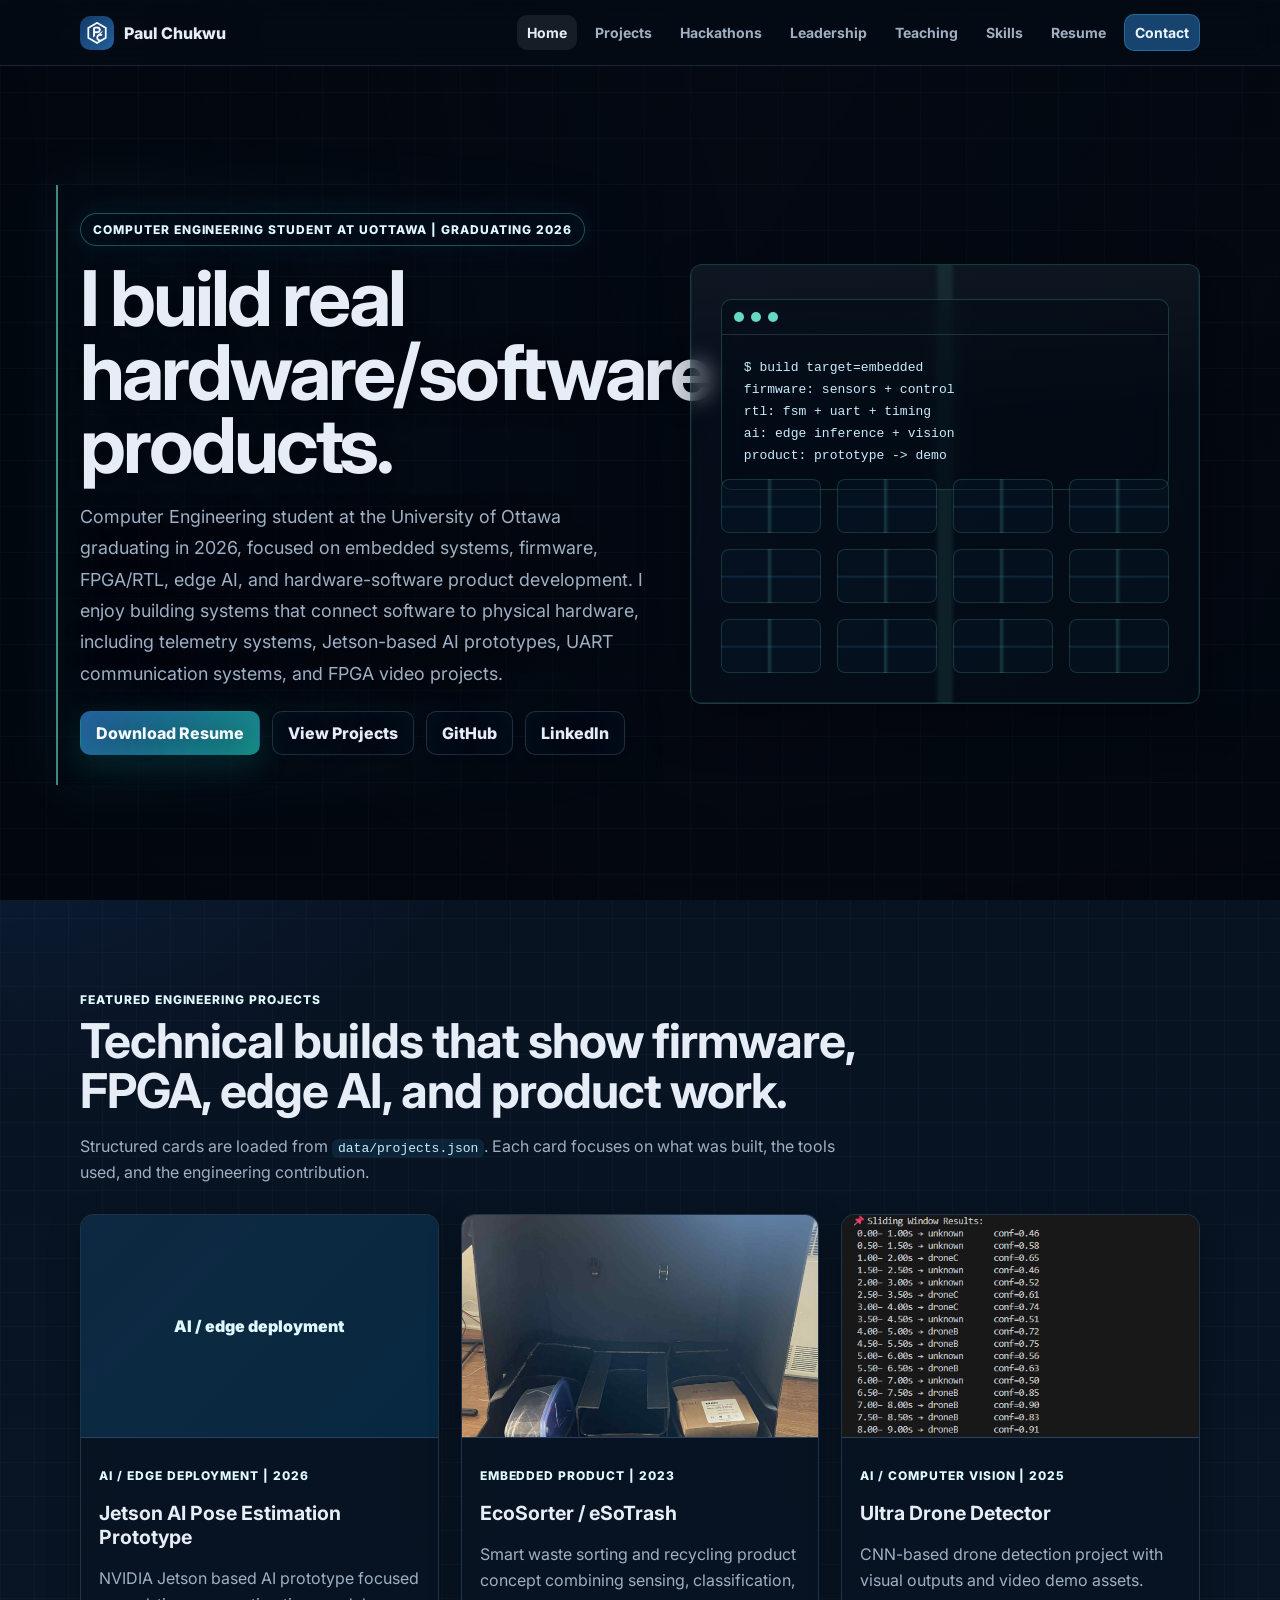
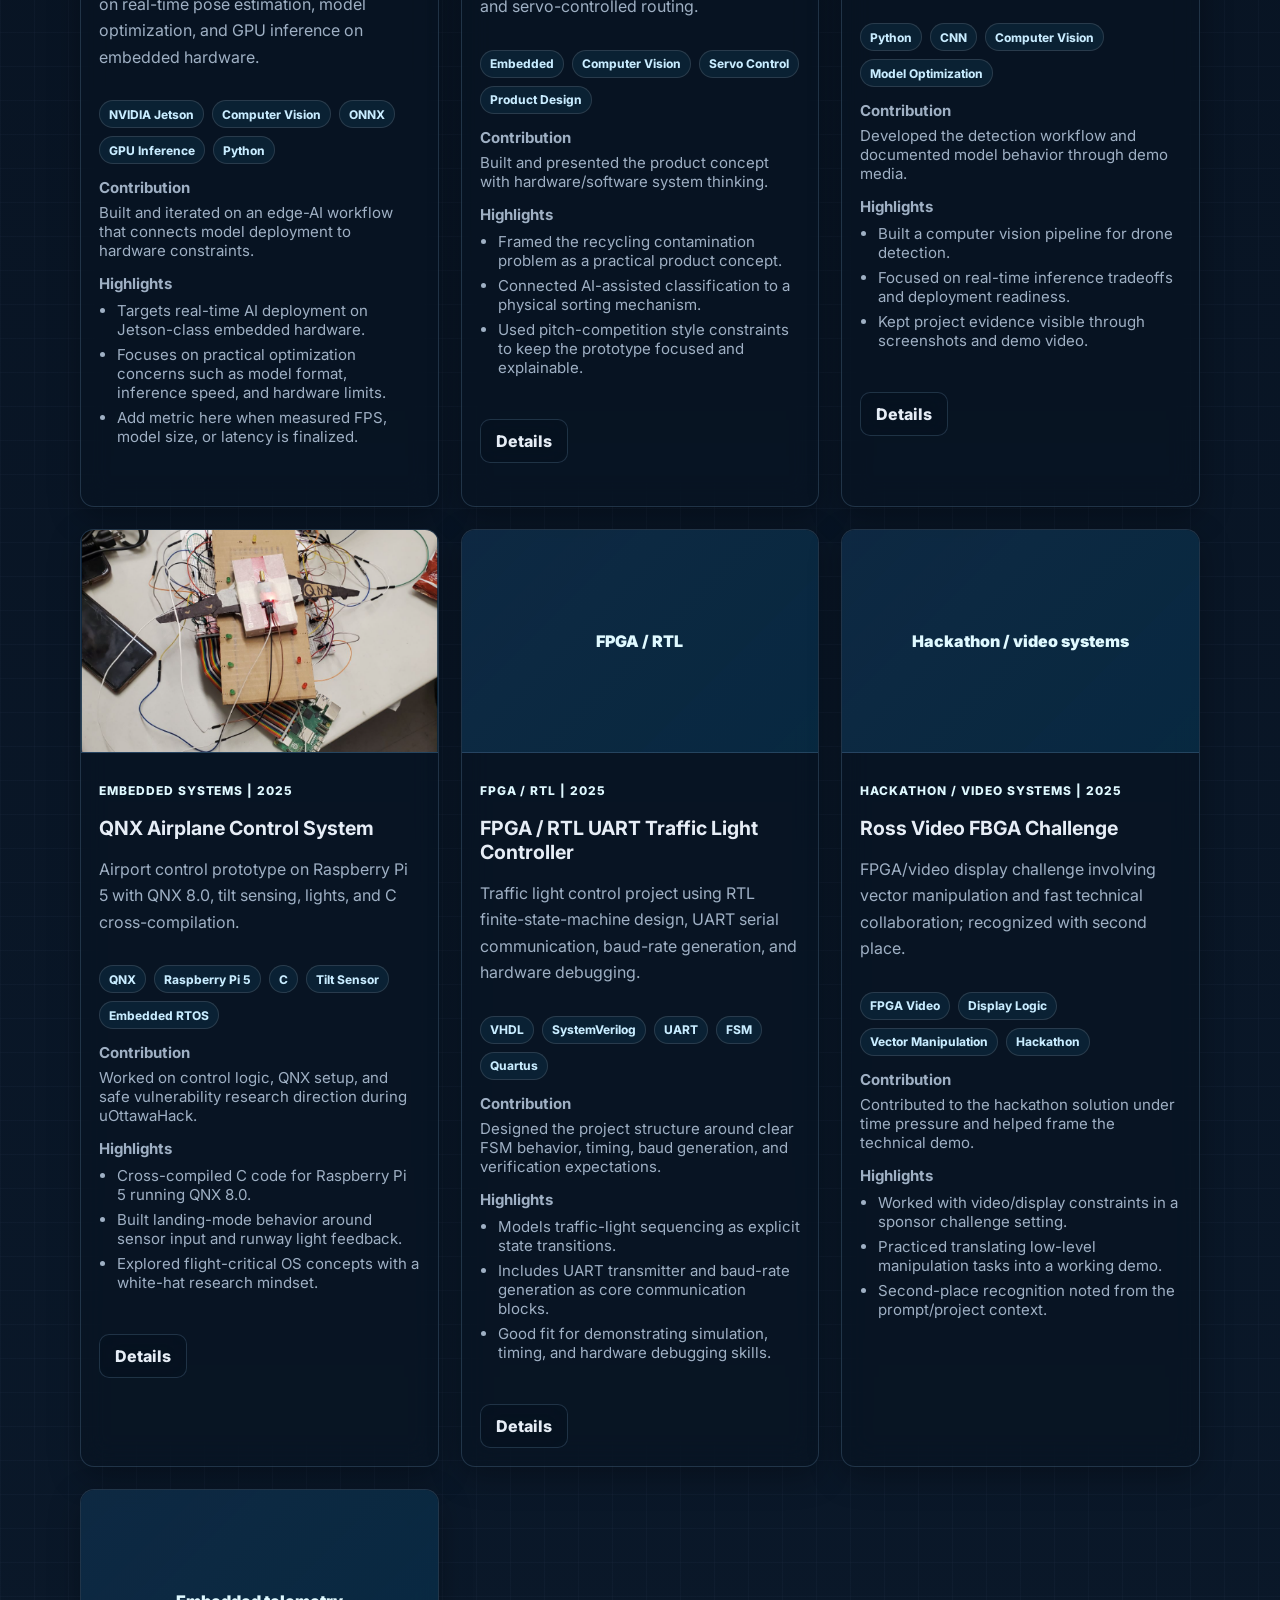
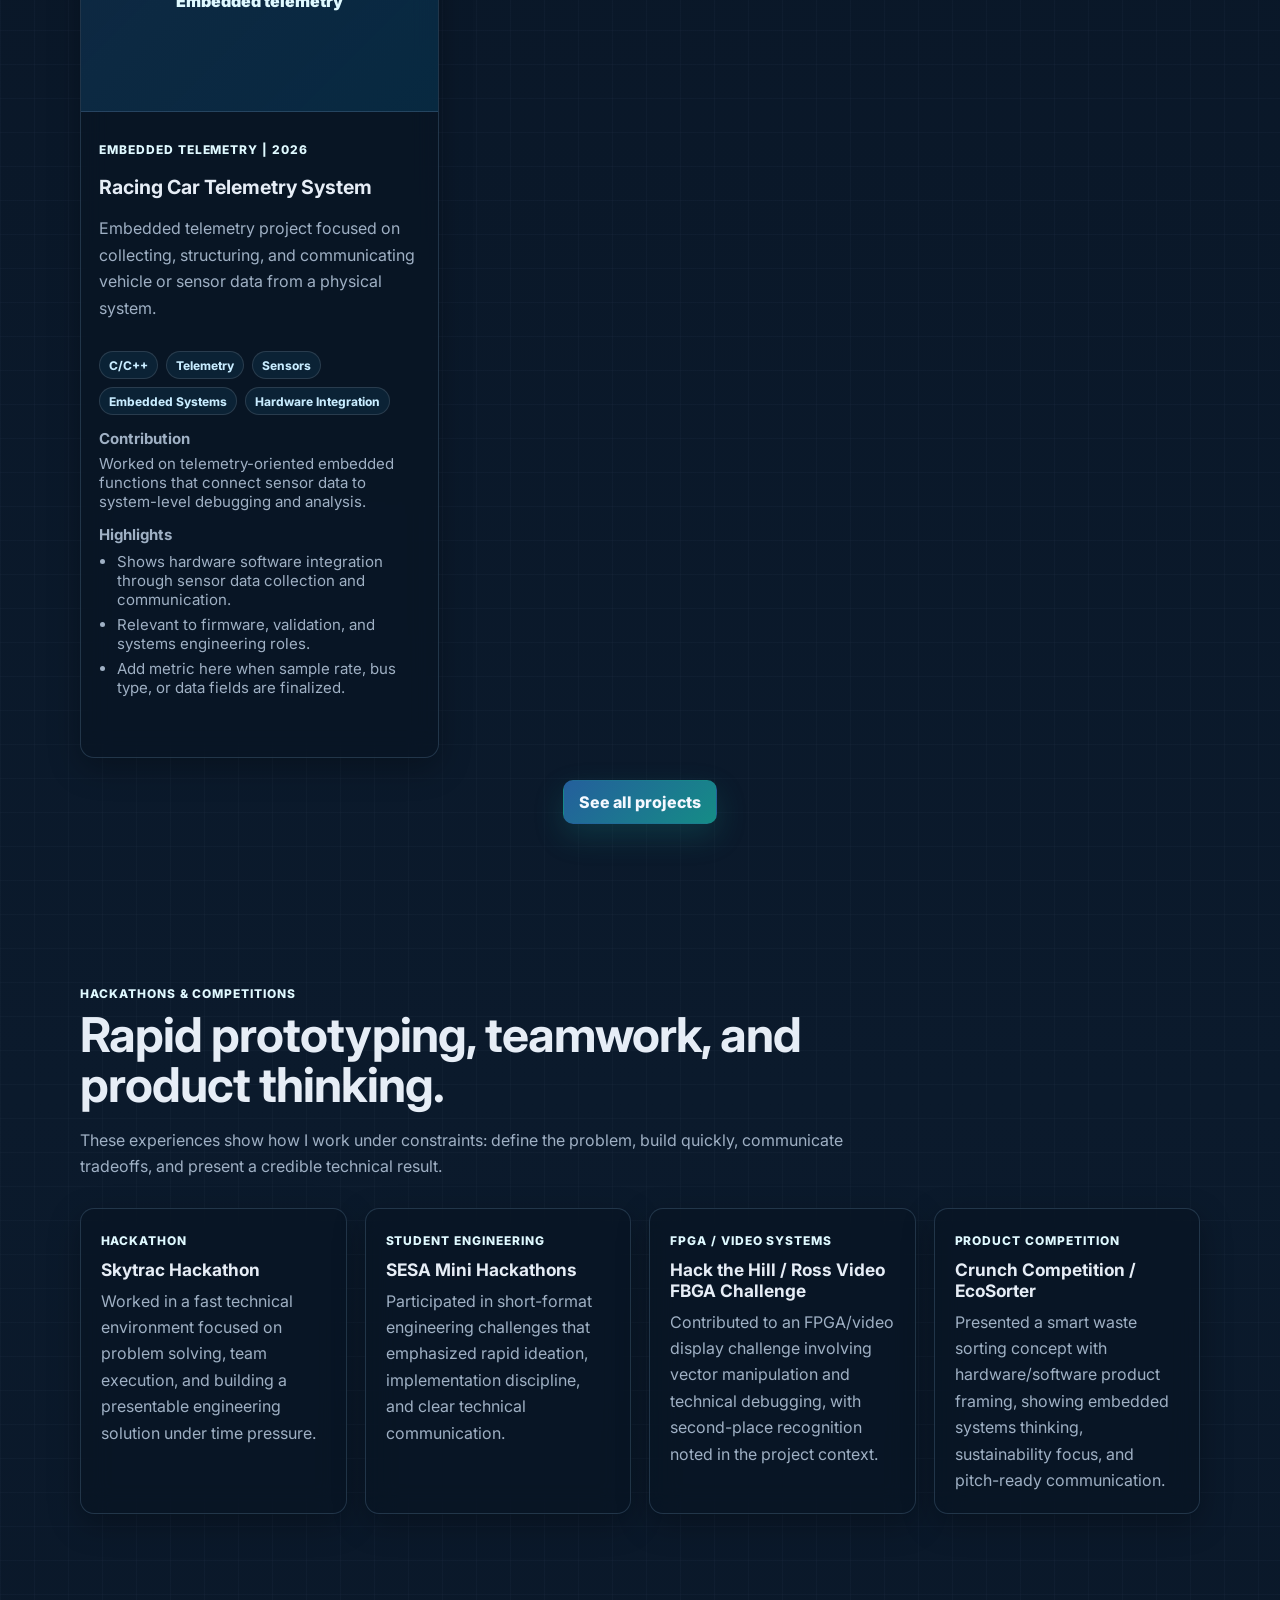
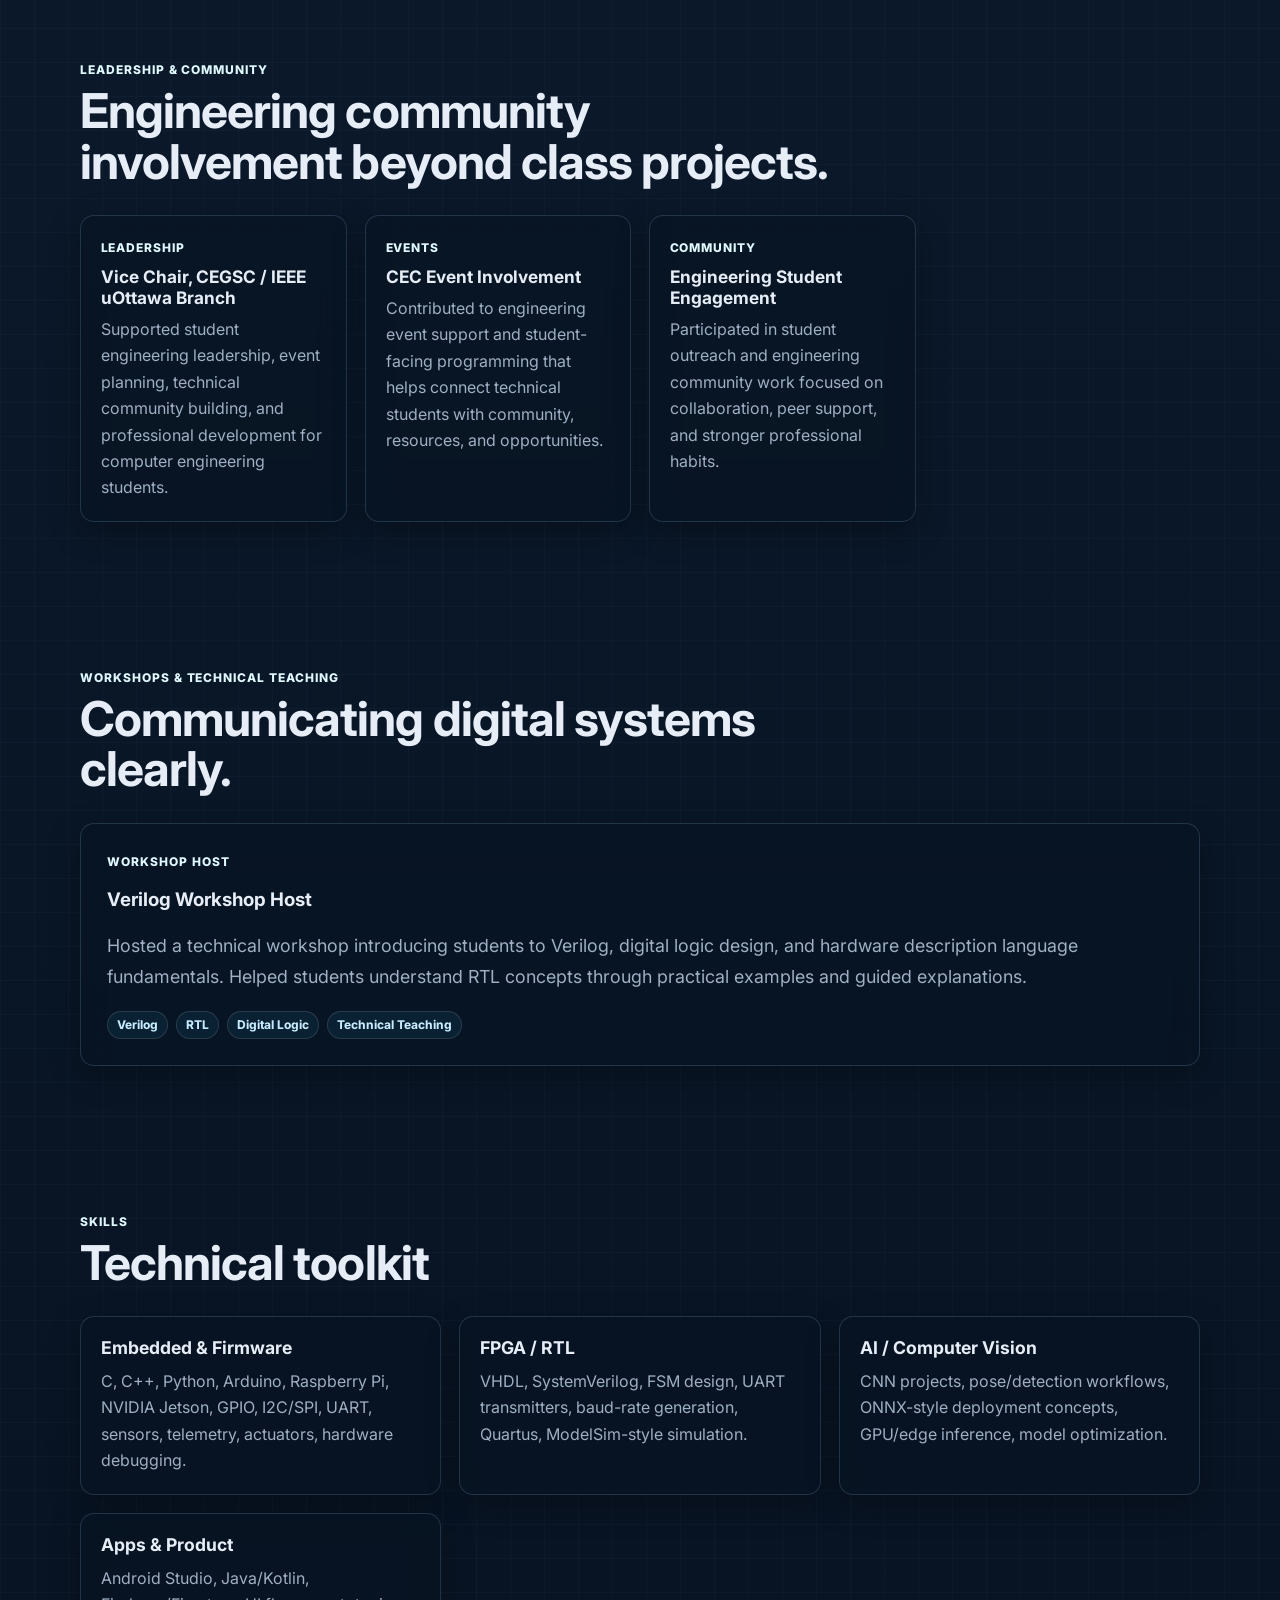
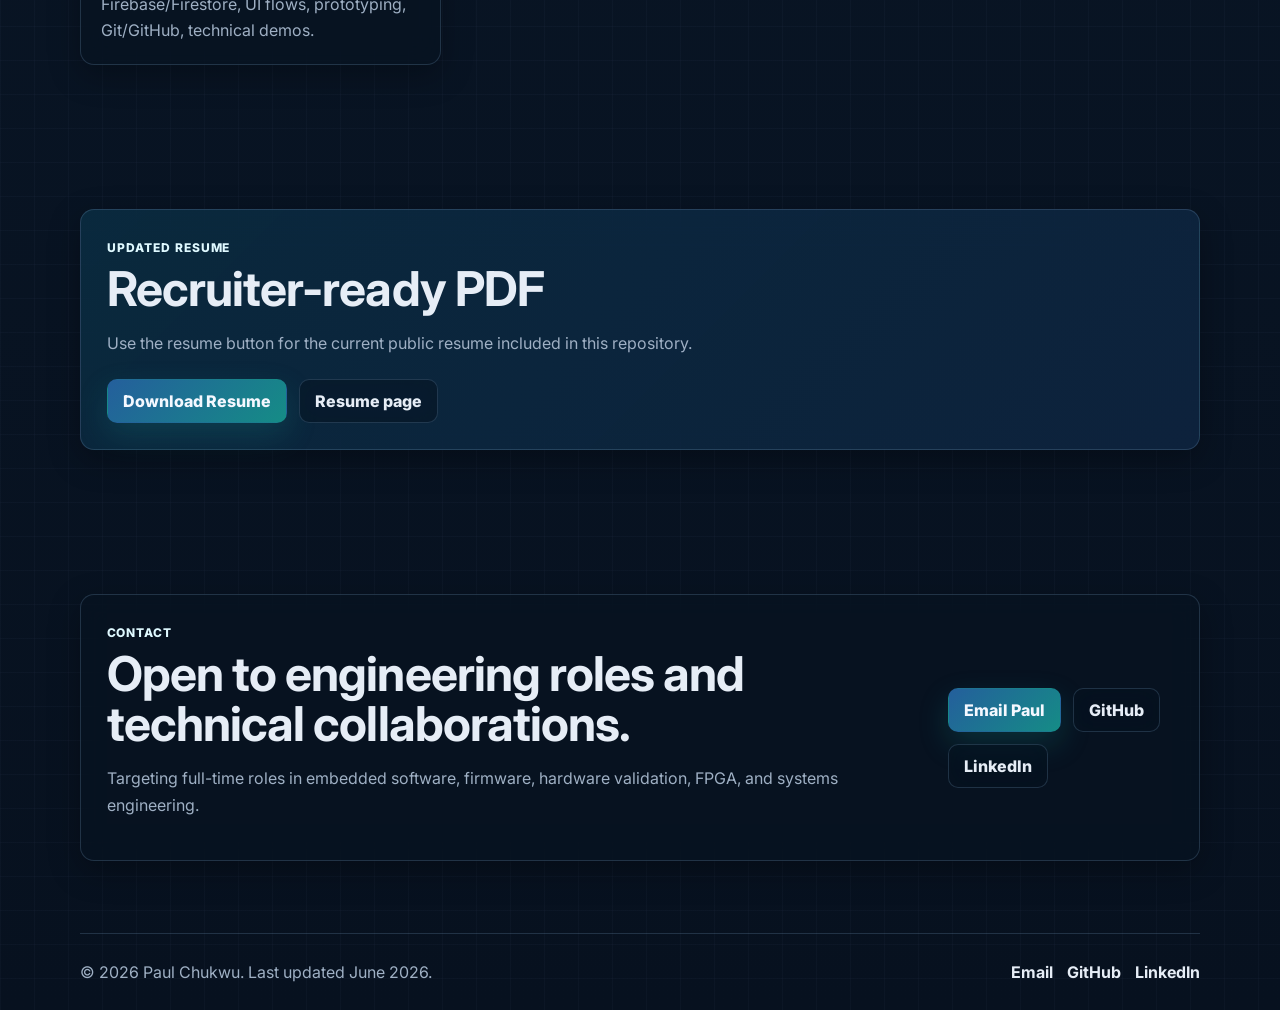
==== commit 4369dd86: "New Robot Background" ====
--- a/index.html
+++ b/index.html
@@ -41,7 +41,7 @@
         <h1 class="big-title">I build real hardware/software products.</h1>
         <p class="lead">Computer Engineering student at the University of Ottawa graduating in 2026, focused on embedded systems, firmware, FPGA/RTL, edge AI, and hardware-software product development. I enjoy building systems that connect software to physical hardware, including telemetry systems, Jetson-based AI prototypes, UART communication systems, and FPGA video projects.</p>
         <div class="actions">
-          <a class="btn primary" href="assets/Resume/Paul_Chukwu_Resume.pdf" download>Download Resume</a>
+          <a class="btn primary" href="assets/Resume/Paul_Obinna_Chukwu_Embedded.pdf" download>Download Resume</a>
           <a class="btn" href="projects.html">View Projects</a>
           <a class="btn" href="https://github.com/skubzy" target="_blank" rel="noopener">GitHub</a>
           <a class="btn" href="https://www.linkedin.com/in/paul-chukwu-a49b9a227/" target="_blank" rel="noopener">LinkedIn</a>
--- a/styles.css
+++ b/styles.css
@@ -8,6 +8,7 @@
   --muted: #9fb0c4;
   --brand: #2f6fed;
   --brand2: #38bdf8;
+  --accent: #66d9c4;
   --success: #66d9c4;
   --radius: 14px;
   --shadow: 0 18px 48px rgba(0, 0, 0, 0.42);
@@ -15,10 +16,18 @@
 
 * { box-sizing: border-box; }
 
-html { scroll-behavior: smooth; }
+html {
+  min-height: 100%;
+  scroll-behavior: smooth;
+  background: #050914;
+}
 
 body {
+  position: relative;
+  isolation: isolate;
+  min-height: 100%;
   margin: 0;
+  overflow-x: hidden;
   font-family: Inter, system-ui, -apple-system, BlinkMacSystemFont, "Segoe UI", sans-serif;
   color: var(--text);
   background:
@@ -30,6 +39,72 @@
   background-size: 34px 34px, 34px 34px, auto, auto, auto;
 }
 
+.spline-background {
+  position: fixed;
+  inset: 0;
+  z-index: 0;
+  overflow: hidden;
+  pointer-events: auto;
+  background: #050914;
+}
+
+.spline-background iframe {
+  position: absolute;
+  top: 5vh;
+  left: 50%;
+  width: 112vw;
+  height: 104vh;
+  border: 0;
+  opacity: 0.98;
+  transform: translateX(-50%) scale(1.02);
+  transform-origin: center top;
+  filter: saturate(1.2) contrast(1.04) brightness(1.04);
+}
+
+.spline-background::before,
+.spline-background::after {
+  content: "";
+  position: absolute;
+  inset: 0;
+  pointer-events: none;
+}
+
+.spline-background::before {
+  z-index: 1;
+  background:
+    linear-gradient(90deg, rgba(2, 7, 14, 0.78) 0%, rgba(2, 7, 14, 0.52) 30%, rgba(2, 7, 14, 0.14) 58%, rgba(2, 7, 14, 0.42) 100%),
+    linear-gradient(180deg, rgba(4, 11, 20, 0.14) 0%, rgba(4, 11, 20, 0.34) 72%, rgba(4, 8, 15, 0.72) 100%);
+}
+
+.spline-background::after {
+  z-index: 2;
+  opacity: 0.14;
+  background-image:
+    linear-gradient(rgba(102, 217, 196, 0.22) 1px, transparent 1px),
+    linear-gradient(90deg, rgba(56, 189, 248, 0.16) 1px, transparent 1px);
+  background-size: 46px 46px;
+  mix-blend-mode: screen;
+}
+
+main,
+footer {
+  position: relative;
+  z-index: 2;
+}
+
+main {
+  pointer-events: none;
+}
+
+main :is(a, button, input, select, textarea, .hero-copy, .section-heading, .card, .resume-item, .skill-card, .activity-card, .contact-panel, .filter-controls, .timeline, .video-wrap, .photo-item, .tech-item, .result-item, .project-body, .media, .tag) {
+  pointer-events: auto;
+}
+
+nav,
+footer {
+  pointer-events: auto;
+}
+
 a { color: inherit; text-decoration: none; }
 
 code {
@@ -49,7 +124,7 @@
   top: 0;
   z-index: 50;
   border-bottom: 1px solid rgba(130, 169, 205, 0.18);
-  background: rgba(7, 17, 31, 0.92);
+  background: rgba(5, 12, 22, 0.72);
   backdrop-filter: blur(14px);
 }
 
@@ -118,7 +193,21 @@
   gap: 46px;
 }
 
-.hero-copy { max-width: 720px; }
+.hero-copy {
+  position: relative;
+  max-width: 720px;
+  text-shadow: 0 2px 22px rgba(0, 0, 0, 0.55);
+}
+
+.hero-copy::before {
+  content: "";
+  position: absolute;
+  inset: -28px -22px -30px -24px;
+  z-index: -1;
+  border-left: 2px solid rgba(102, 217, 196, 0.62);
+  background: linear-gradient(90deg, rgba(2, 7, 14, 0.56), rgba(2, 7, 14, 0.18) 58%, transparent);
+  filter: drop-shadow(0 0 26px rgba(56, 189, 248, 0.12));
+}
 
 .pill,
 .eyebrow {
@@ -134,9 +223,10 @@
 
 .pill {
   padding: 8px 12px;
-  border: 1px solid rgba(56, 189, 248, 0.26);
+  border: 1px solid rgba(102, 217, 196, 0.34);
   border-radius: 999px;
-  background: rgba(8, 47, 73, 0.55);
+  background: rgba(6, 22, 36, 0.58);
+  box-shadow: 0 0 24px rgba(56, 189, 248, 0.12);
 }
 
 .big-title {
@@ -185,9 +275,10 @@
   border: 1px solid var(--line);
   border-radius: 10px;
   color: var(--text);
-  background: var(--panel);
+  background: rgba(6, 18, 31, 0.58);
   font-weight: 800;
   cursor: pointer;
+  backdrop-filter: blur(12px);
   transition: transform 0.18s ease, border-color 0.18s ease, background 0.18s ease;
 }
 
@@ -202,28 +293,42 @@
 .btn.active-filter {
   color: #f4f8ff;
   border-color: transparent;
-  background: linear-gradient(135deg, #245f9c, #1f7a9f);
+  background: linear-gradient(135deg, #245f9c, #158c86);
+  box-shadow: 0 12px 30px rgba(21, 140, 134, 0.24);
 }
 
 .hero-visual {
   position: relative;
   min-height: 440px;
-  border: 1px solid var(--line);
-  border-radius: 18px;
+  border: 1px solid rgba(102, 217, 196, 0.22);
+  border-radius: 12px;
   background:
-    linear-gradient(135deg, rgba(15, 43, 70, 0.72), rgba(7, 17, 31, 0.84)),
-    rgba(8, 26, 43, 0.76);
+    linear-gradient(135deg, rgba(6, 18, 31, 0.38), rgba(3, 10, 18, 0.46)),
+    rgba(8, 26, 43, 0.20);
   overflow: hidden;
   box-shadow: var(--shadow);
+  backdrop-filter: blur(10px);
+}
+
+.hero-visual::before {
+  content: "";
+  position: absolute;
+  inset: 0;
+  border: 1px solid rgba(56, 189, 248, 0.08);
+  background:
+    linear-gradient(90deg, transparent 0 48%, rgba(102, 217, 196, 0.10) 49% 51%, transparent 52%),
+    linear-gradient(180deg, rgba(255, 255, 255, 0.04), transparent 34%);
+  pointer-events: none;
 }
 
 .terminal-card {
   position: absolute;
   inset: 34px 30px auto 30px;
-  border: 1px solid rgba(255, 255, 255, 0.16);
-  border-radius: 14px;
-  background: rgba(3, 10, 18, 0.92);
+  border: 1px solid rgba(102, 217, 196, 0.22);
+  border-radius: 10px;
+  background: rgba(3, 10, 18, 0.56);
   overflow: hidden;
+  backdrop-filter: blur(12px);
 }
 
 .terminal-top {
@@ -237,7 +342,7 @@
   width: 10px;
   height: 10px;
   border-radius: 999px;
-  background: #5aa7d8;
+  background: var(--accent);
 }
 
 pre {
@@ -263,12 +368,12 @@
 
 .circuit-grid span {
   min-height: 54px;
-  border: 1px solid rgba(56, 189, 248, 0.18);
-  border-radius: 10px;
+  border: 1px solid rgba(102, 217, 196, 0.18);
+  border-radius: 8px;
   background:
-    linear-gradient(90deg, transparent 46%, rgba(56, 189, 248, 0.18) 48%, transparent 52%),
-    linear-gradient(0deg, transparent 46%, rgba(47, 111, 237, 0.16) 48%, transparent 52%),
-    rgba(8, 26, 43, 0.62);
+    linear-gradient(90deg, transparent 46%, rgba(102, 217, 196, 0.20) 48%, transparent 52%),
+    linear-gradient(0deg, transparent 46%, rgba(56, 189, 248, 0.16) 48%, transparent 52%),
+    rgba(8, 26, 43, 0.42);
 }
 
 .section-heading {
@@ -299,8 +404,9 @@
 .contact-panel {
   border: 1px solid var(--line);
   border-radius: var(--radius);
-  background: var(--panel);
+  background: rgba(7, 20, 34, 0.58);
   box-shadow: 0 10px 32px rgba(0, 0, 0, 0.28);
+  backdrop-filter: blur(14px);
 }
 
 .card-inner { padding: 26px; }
@@ -548,6 +654,21 @@
 }
 
 @media (max-width: 980px) {
+  .spline-background iframe {
+    top: 6vh;
+    left: 50%;
+    width: 136vw;
+    height: 104vh;
+    opacity: 0.88;
+    transform: translateX(-50%) scale(1.02);
+  }
+
+  .spline-background::before {
+    background:
+      linear-gradient(90deg, rgba(2, 7, 14, 0.70), rgba(2, 7, 14, 0.34)),
+      linear-gradient(180deg, rgba(4, 11, 20, 0.10) 0%, rgba(4, 8, 15, 0.66) 100%);
+  }
+
   .hero,
   .about-grid,
   .two-col {
@@ -562,6 +683,15 @@
 
 @media (max-width: 680px) {
   .container { width: min(100% - 28px, 1120px); }
+  .spline-background iframe {
+    top: 7vh;
+    left: 50%;
+    width: 170vw;
+    height: 104vh;
+    opacity: 0.76;
+    transform: translateX(-50%) scale(1.02);
+  }
+  .spline-background::after { background-size: 34px 34px; opacity: 0.10; }
   .nav-inner { align-items: flex-start; flex-direction: column; }
   .nav-links { width: 100%; }
   .nav-links a { padding: 8px; }
@@ -576,3 +706,14 @@
   .info-grid { grid-template-columns: 1fr; }
   .contact-panel { align-items: flex-start; flex-direction: column; }
 }
+
+@media (prefers-reduced-motion: reduce) {
+  .spline-background iframe {
+    opacity: 0.72;
+    filter: saturate(0.96) contrast(1) brightness(0.90);
+  }
+
+  .btn {
+    transition: none;
+  }
+}
